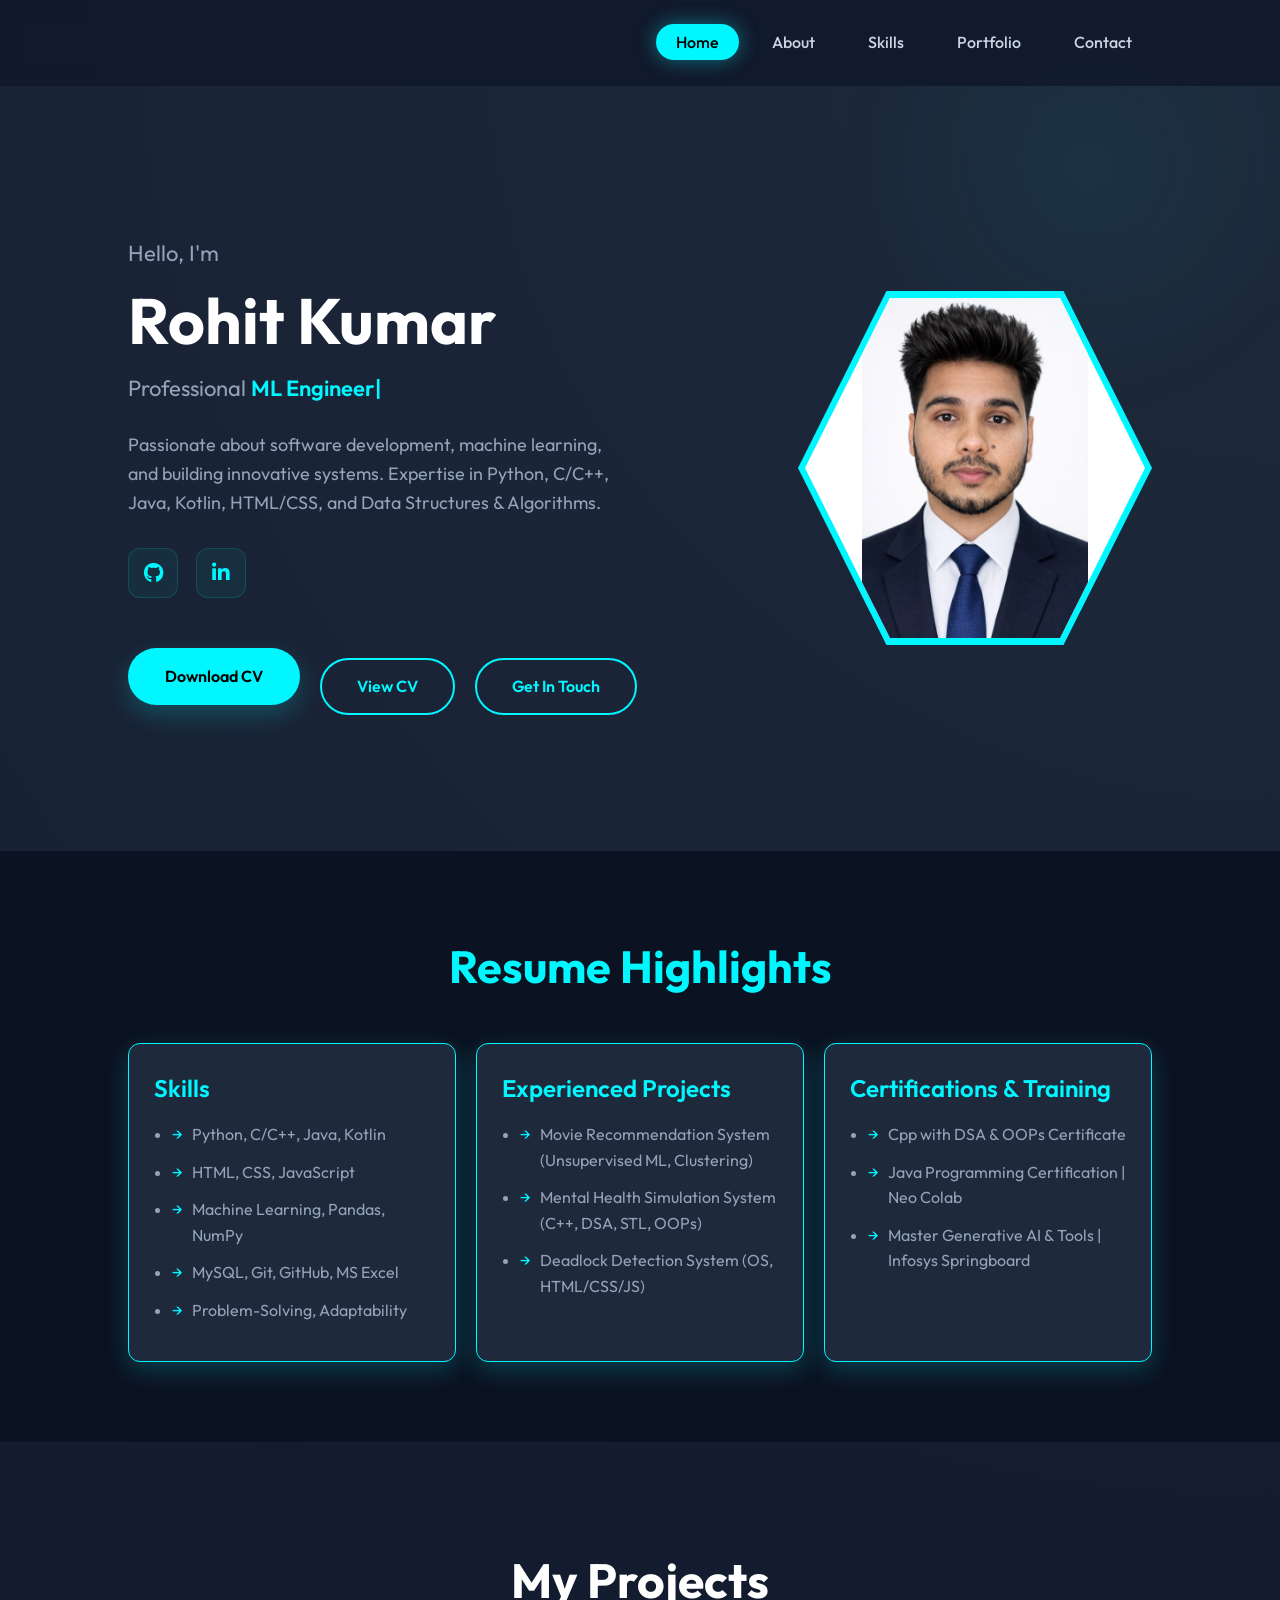
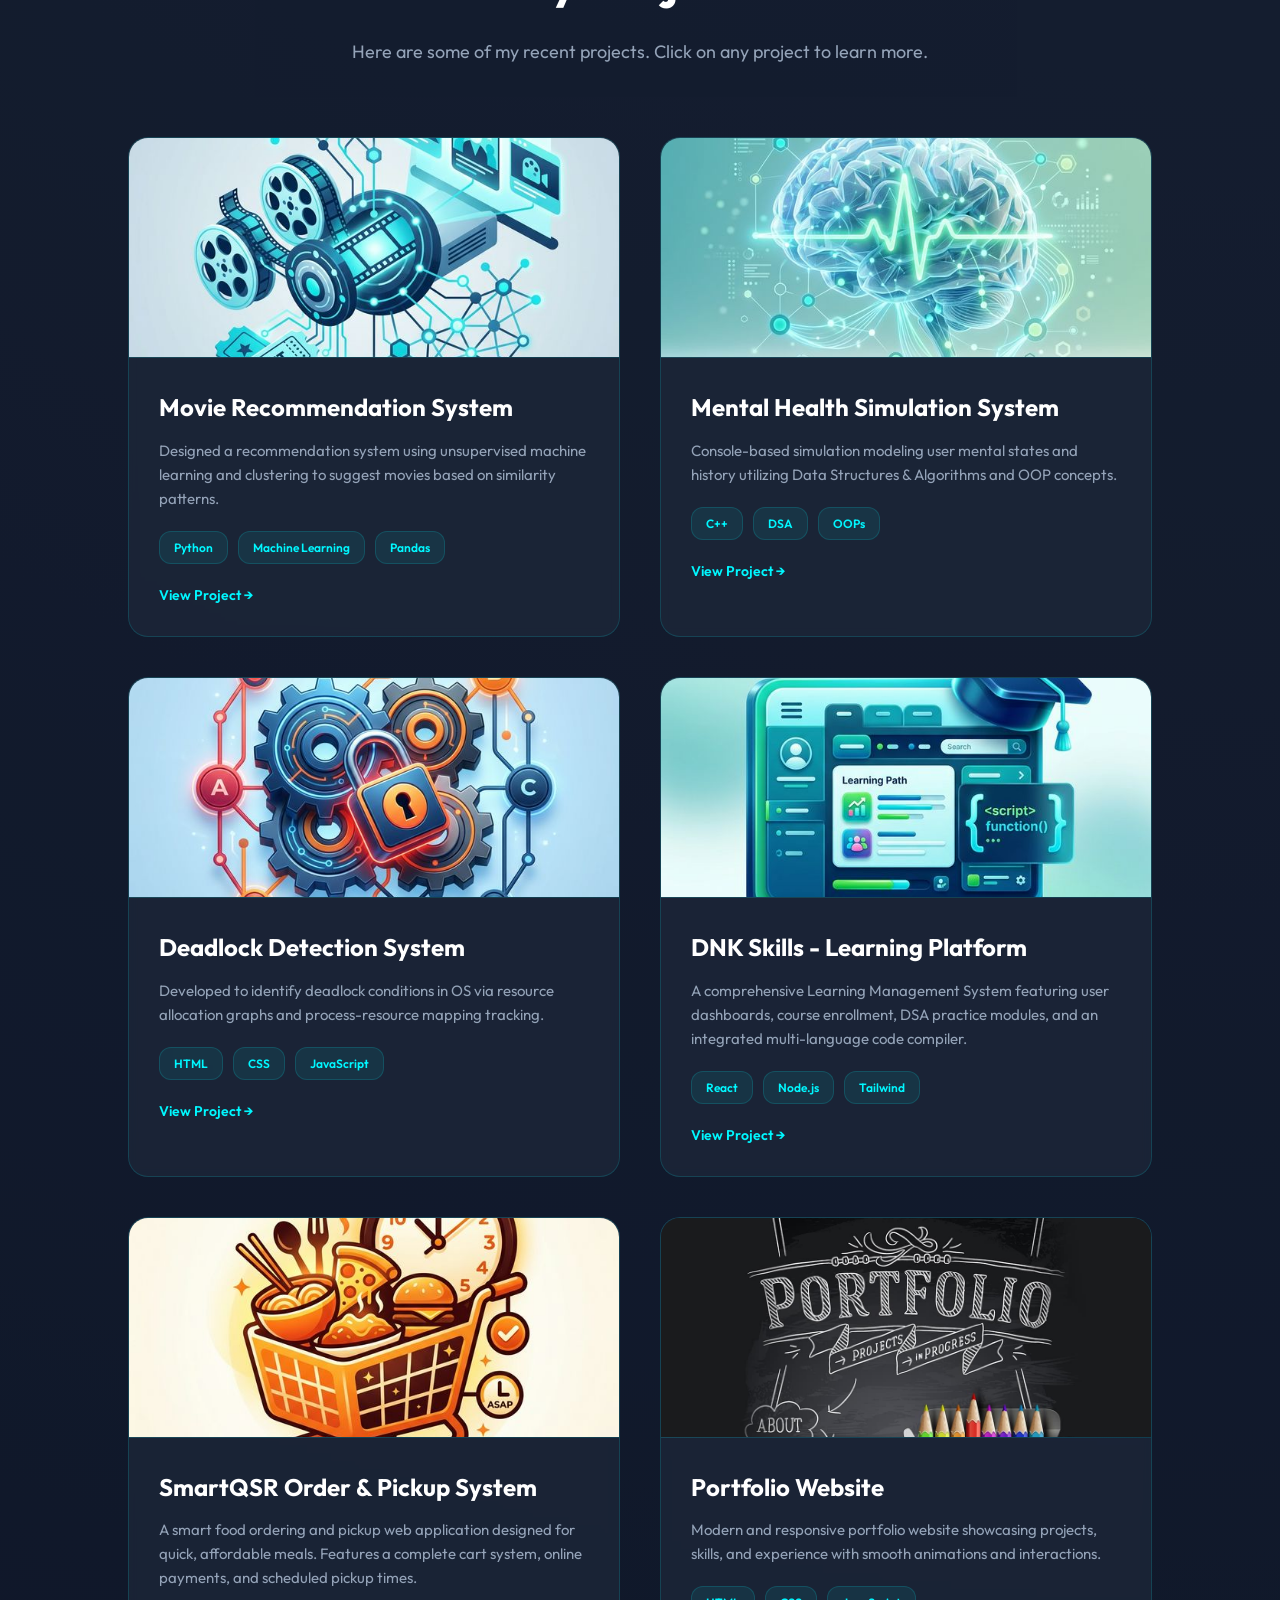
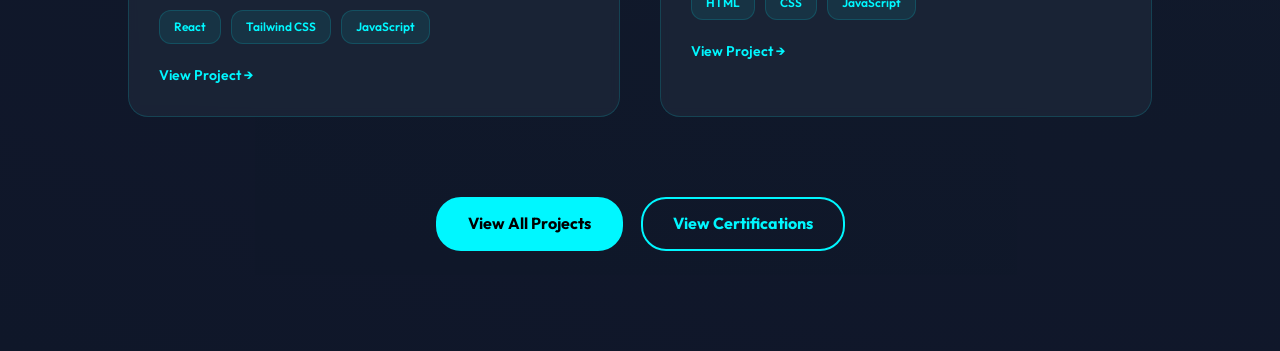
==== index.html @ 7a724675 "fixed folder structure" ====
<!DOCTYPE html>
<html lang="en">

<head>
    <meta charset="UTF-8">
    <meta name="viewport" content="width=device-width, initial-scale=1.0">
    <title>Portfolio</title>
    <link rel="stylesheet" href="https://cdnjs.cloudflare.com/ajax/libs/font-awesome/6.4.0/css/all.min.css">
    <link href="https://unpkg.com/aos@2.3.1/dist/aos.css" rel="stylesheet">
    <link rel="stylesheet" href="style.css">
</head>

<body>

    <!-- Navbar -->
    <header>
        <h2 class="logo"></h2>
        <nav>
            <a href="index.html" class="active">Home</a>
            <a href="about.html">About</a>
            <a href="skills.html">Skills</a>
            <a href="projects.html">Portfolio</a>
            <a href="contact.html">Contact</a>

        </nav>
    </header>

    <!-- Hero Section -->
    <section class="hero" data-aos="fade-up">
        <div class="content">
            <h3 data-aos="fade-right">Hello, I'm</h3>
            <h1 data-aos="fade-right" data-aos-delay="200">Rohit Kumar</h1>
            <h3 data-aos="fade-right" data-aos-delay="400">Professional <span id="typing"
                    style="color: #00f7ff;"></span></h3>
            <p data-aos="fade-right" data-aos-delay="600">Passionate about software development, machine learning, and
                building innovative systems. Expertise in Python, C/C++, Java, Kotlin, HTML/CSS, and Data Structures &
                Algorithms.</p>

            <!-- Social Icons -->
            <div class="social">
                <a href="https://github.com/krohitt45" target="_blank" title="GitHub"><i class="fab fa-github"></i></a>
                <a href="https://www.linkedin.com/in/rohit-kumar" target="_blank" title="LinkedIn"><i
                        class="fab fa-linkedin-in"></i></a>
            </div>

            <div class="cta-btns">
                <a href="cv.pdf" download class="download-button">Download CV</a>
                <a href="#" class="cta-button view-cv-btn"
                    style="background: transparent; border: 2px solid var(--primary); color: var(--primary);">View
                    CV</a>
                <a href="contact.html" class="cta-button"
                    style="background: transparent; border: 2px solid var(--primary); color: var(--primary);">Get In
                    Touch</a>
            </div>
        </div>

        <!-- Image Section -->
        <div class="image">
            <div class="hexagon">
                <div class="hexagon-inner">
                    <img src="profilepic.png" alt="Profile Picture">
                </div>
            </div>
        </div>
    </section>

    <!-- Resume Highlights -->
    <section class="resume-highlights" id="resume" data-aos="fade-up">
        <h2>Resume Highlights</h2>
        <div class="resume-grid">
            <div class="resume-card">
                <h3>Skills</h3>
                <ul>
                    <li>Python, C/C++, Java, Kotlin</li>
                    <li>HTML, CSS, JavaScript</li>
                    <li>Machine Learning, Pandas, NumPy</li>
                    <li>MySQL, Git, GitHub, MS Excel</li>
                    <li>Problem-Solving, Adaptability</li>
                </ul>
            </div>
            <div class="resume-card" data-aos-delay="100">
                <h3>Experienced Projects</h3>
                <ul>
                    <li>Movie Recommendation System (Unsupervised ML, Clustering)</li>
                    <li>Mental Health Simulation System (C++, DSA, STL, OOPs)</li>
                    <li>Deadlock Detection System (OS, HTML/CSS/JS)</li>
                </ul>
            </div>
            <div class="resume-card" data-aos-delay="200">
                <h3>Certifications & Training</h3>
                <ul>
                    <li>Cpp with DSA & OOPs Certificate</li>
                    <li>Java Programming Certification | Neo Colab</li>
                    <li>Master Generative AI & Tools | Infosys Springboard</li>
                </ul>
            </div>
        </div>
    </section>

    <!-- Projects Section -->
    <section class="projects" data-aos="fade-up">
        <h2>My Projects</h2>
        <p class="projects-intro">Here are some of my recent projects. Click on any project to learn more.</p>

        <div class="projects-grid">
            <div class="project-card" data-aos="zoom-in">
                <div class="project-image"><img src="movie_recommender.png" alt="Movie Recommendation System"></div>
                <div class="project-content">
                    <h3>Movie Recommendation System</h3>
                    <p>Designed a recommendation system using unsupervised machine learning and clustering to suggest
                        movies based on similarity patterns.</p>
                    <div class="project-tech">
                        <span>Python</span>
                        <span>Machine Learning</span>
                        <span>Pandas</span>
                    </div>
                    <a href="projects.html" class="project-link">View Project →</a>
                </div>
            </div>

            <div class="project-card" data-aos="zoom-in" data-aos-delay="100">
                <div class="project-image"><img src="mental_health.png" alt="Mental Health Simulation"></div>
                <div class="project-content">
                    <h3>Mental Health Simulation System</h3>
                    <p>Console-based simulation modeling user mental states and history utilizing Data Structures &
                        Algorithms and OOP concepts.</p>
                    <div class="project-tech">
                        <span>C++</span>
                        <span>DSA</span>
                        <span>OOPs</span>
                    </div>
                    <a href="projects.html" class="project-link">View Project →</a>
                </div>
            </div>

            <div class="project-card" data-aos="zoom-in" data-aos-delay="200">
                <div class="project-image"><img src="deadlock_os.png" alt="Deadlock Detection System"></div>
                <div class="project-content">
                    <h3>Deadlock Detection System</h3>
                    <p>Developed to identify deadlock conditions in OS via resource allocation graphs and
                        process-resource mapping tracking.</p>
                    <div class="project-tech">
                        <span>HTML</span>
                        <span>CSS</span>
                        <span>JavaScript</span>
                    </div>
                    <a href="projects.html" class="project-link">View Project →</a>
                </div>
            </div>

            <div class="project-card" data-aos="zoom-in" data-aos-delay="300">
                <div class="project-image"><img src="dnk_skills.png" alt="DNK Skills Learning Platform"></div>
                <div class="project-content">
                    <h3>DNK Skills - Learning Platform</h3>
                    <p>A comprehensive Learning Management System featuring user dashboards, course enrollment, DSA
                        practice modules, and an integrated multi-language code compiler.</p>
                    <div class="project-tech">
                        <span>React</span>
                        <span>Node.js</span>
                        <span>Tailwind</span>
                    </div>
                    <a href="projects.html" class="project-link">View Project →</a>
                </div>
            </div>

            <div class="project-card" data-aos="zoom-in" data-aos-delay="400">
                <div class="project-image"><img src="kachori_kothi.png" alt="SmartQSR Order & Pickup System"></div>
                <div class="project-content">
                    <h3>SmartQSR Order & Pickup System</h3>
                    <p>A smart food ordering and pickup web application designed for quick, affordable meals. Features a
                        complete cart system, online payments, and scheduled pickup times.</p>
                    <div class="project-tech">
                        <span>React</span>
                        <span>Tailwind CSS</span>
                        <span>JavaScript</span>
                    </div>
                    <a href="projects.html" class="project-link">View Project →</a>
                </div>
            </div>

            <div class="project-card" data-aos="zoom-in" data-aos-delay="300">
                <div class="project-image"><img src="portfolio-illustration.jpg" alt="Portfolio Website"></div>
                <div class="project-content">
                    <h3>Portfolio Website</h3>
                    <p>Modern and responsive portfolio website showcasing projects, skills, and experience with smooth
                        animations and interactions.</p>
                    <div class="project-tech">
                        <span>HTML</span>
                        <span>CSS</span>
                        <span>JavaScript</span>
                    </div>
                    <a href="projects.html" class="project-link">View Project →</a>
                </div>
            </div>
        </div>

        <div class="view-all">
            <a href="projects.html" class="cta-button">View All Projects</a>
            <a href="projects.html#certifications" class="cta-button"
                style="background: transparent; border: 2px solid #00f7ff; color: #00f7ff; margin-left: 15px;">View
                Certifications</a>
        </div>
    </section>

    <!-- CV Modal -->
    <div id="cvModal" class="modal">
        <div class="modal-content">
            <span class="close-btn" id="closeCvModal">&times;</span>
            <div class="modal-body resume-highlights" style="padding: 20px 0; background: transparent;">
                <h2 style="margin-top: 0; text-align: center;">Full Resume</h2>

                <div class="resume-card">
                    <h3>Contact</h3>
                    <p>Email: krrohit264@gmail.com</p>
                    <p>Mobile: +91 9508318632</p>
                    <p>LinkedIn: <a href="https://www.linkedin.com/in/rohit-kumar" target="_blank"
                            style="color: #00f7ff;">linkedin.com/in/rohit-kumar</a></p>
                    <p>GitHub: <a href="https://github.com/krohitt45" target="_blank"
                            style="color: #00f7ff;">github.com/krohitt45</a></p>
                </div>

                <div class="resume-card">
                    <h3>Skills</h3>
                    <ul>
                        <li><strong>Languages:</strong> Python, C/C++, Java, Kotlin</li>
                        <li><strong>Frameworks:</strong> HTML and CSS.</li>
                        <li><strong>Tools/Platforms:</strong> Ms Excel, MySQL, Git & GitHub</li>
                        <li><strong>Soft Skills:</strong> Problem - Solving, Adaptability</li>
                    </ul>
                </div>

                <div class="resume-card">
                    <h3>Projects</h3>
                    <ul style="padding-left: 20px;">
                        <li>
                            <strong>Movie Recommendation System | <a href="https://github.com/krohitt45" target="_blank"
                                    style="color: #00f7ff;">GitHub</a></strong> <span style="float:right;">Nov '25 – Dec
                                '25</span>
                            <ul style="margin-top: 10px;">
                                <li>Developed a movie recommendation system using unsupervised machine learning
                                    techniques to suggest Movies based on user preferences and similarity patterns.</li>
                                <li>Implemented clustering and similarity-based algorithms to group movies/users without
                                    labeled data.</li>
                                <li>Used feature extraction (genre, ratings, keywords) to represent movies numerically
                                    for machine learning.</li>
                                <li>Applied cosine similarity / distance metrics to generate personalized
                                    recommendations.</li>
                                <li>Designed the system to provide content-based recommendations efficiently.</li>
                                <li>Improved recommendation accuracy by optimizing similarity calculations and feature
                                    selection.</li>
                                <li><strong>Tech:</strong> Python, Machine Learning, Unsupervised Learning, Pandas ,
                                    NumPy.</li>
                            </ul>
                        </li>
                        <br>
                        <li>
                            <strong>Mental Health Simulation System | <a href="https://github.com/krohitt45"
                                    target="_blank" style="color: #00f7ff;">GitHub</a></strong> <span
                                style="float:right;">Jul '25 – Aug '25</span>
                            <ul style="margin-top: 10px;">
                                <li>Designed and developed a console-based mental health simulation system using C++ to
                                    model user mental states and behavioral responses based on predefined rules and
                                    dynamic user inputs.</li>
                                <li>Implemented Data Structures such as arrays, stacks, queues, linked lists, and maps
                                    to manage user data, mood history, and session tracking with efficient storage,
                                    faster access, and structured data flow mechanisms.</li>
                                <li>Applied DSA concepts like searching, sorting, and recursion for efficient data
                                    retrieval and analysis of mental health patterns to support predictive insights,
                                    trend identification, emotional correlations.</li>
                                <li>Simulated stress, anxiety, and mood level changes based on user inputs and
                                    predefined rules.</li>
                                <li>Developed logic for risk assessment and recommendations using conditional algorithms
                                    and state transitions.</li>
                                <li>Ensured modular and optimized code structure using OOP concepts (classes, objects,
                                    encapsulation).</li>
                                <li>Improved program performance by optimizing time and space complexity of core
                                    operations.</li>
                                <li><strong>Tech:</strong> C++, DSA, STL, OOPs</li>
                            </ul>
                        </li>
                        <br>
                        <li>
                            <strong>Deadlock Detection System | <a href="https://github.com/krohitt45" target="_blank"
                                    style="color: #00f7ff;">GitHub</a></strong> <span style="float:right;">Apr '25 – May
                                '25</span>
                            <ul style="margin-top: 10px;">
                                <li>Developed a Deadlock Detection System to identify deadlock conditions in an
                                    operating system environment .</li>
                                <li>Implemented deadlock detection algorithms using resource allocation graphs and
                                    process-resource mapping for efficient dependency tracking for deadlock
                                    identification and system analysis.</li>
                                <li>Analyzed circular wait conditions to detect deadlocks among multiple processes
                                    execution and synchronization.</li>
                                <li>Tracked resource allocation, requests, and availability using suitable data
                                    structures for optimization.</li>
                                <li>Gained hands-on experience with operating system concepts such as deadlocks,
                                    synchronization, and resource management.</li>
                                <li><strong>Tech:</strong> HTML, CSS, Javascript</li>
                            </ul>
                        </li>
                        <br>
                        <li>
                            <strong>Cpp with DSA & OOPs | Certificate</strong> <span style="float:right;">Jun '25 – Jul
                                '25</span>
                            <ul style="margin-top: 10px;">
                                <li>About: The hands-on training in C++ programming focused on Object-Oriented
                                    Programming (OOPs) and Data Structures & Algorithms.</li>
                                <li>Gained practical experience in classes, objects, inheritance, polymorphism,
                                    abstraction, and encapsulation.</li>
                                <li>Implemented arrays, linked lists, stacks, and queues, along with searching and
                                    sorting algorithms.</li>
                                <li>Enhanced proficiency in C++ syntax, STL , memory management, and clean modular code
                                    design.</li>
                            </ul>
                        </li>
                    </ul>
                </div>

                <div class="resume-card">
                    <h3>Certificates</h3>
                    <ul>
                        <li>Java Programming Certification – Neo Colab <span style="float:right;">May '25</span></li>
                        <li>Master Generative AI & Generative AI Tools | Infosys Springboard</li>
                    </ul>
                </div>

                <div class="resume-card">
                    <h3>Education</h3>
                    <ul>
                        <li>
                            <strong>Lovely Professional University</strong> <span style="float:right;">Punjab,
                                India</span><br>
                            Bachelor of Technology - Computer Science and Engineering; <strong>CGPA: 5.71</strong> <span
                                style="float:right;">Aug 2023 – Present.</span>
                        </li>
                        <br>
                        <li>
                            <strong>Laxmi Narayan Dubey College</strong> <span style="float:right;">Bihar,
                                India</span><br>
                            Intermediate; <strong>Percentage: 75%</strong> <span style="float:right;">Jun 2021 - Mar
                                2021</span>
                        </li>
                        <br>
                        <li>
                            <strong>Noneya High School</strong> <span style="float:right;">Bihar, India</span><br>
                            Matriculation; <strong>Percentage: 82%</strong> <span style="float:right;">Apr 2018 - Apr
                                2019</span>
                        </li>
                    </ul>
                </div>

                <div class="resume-card" style="margin-bottom: 20px;">
                    <h3>Download</h3>
                    <p><a href="rohit.jpg" download class="download-button">Download CV</a></p>
                </div>
            </div>
        </div>
    </div>

    <script src="https://unpkg.com/aos@2.3.1/dist/aos.js"></script>
    <script>
        AOS.init({
            duration: 1000,
            once: true,
            offset: 100
        });
    </script>
    <script src="script.js"></script>
</body>

</html>
---- style.css ----
@import url('https://fonts.googleapis.com/css2?family=Outfit:wght@300;400;600;700&display=swap');

* {
    margin: 0;
    padding: 0;
    box-sizing: border-box;
    font-family: 'Outfit', sans-serif;
}

:root {
    --primary: #00f7ff;
    --bg-dark: #0f172a;
    --bg-card: rgba(30, 41, 59, 0.7);
    --glass-border: rgba(0, 247, 255, 0.15);
}

body {
    background: radial-gradient(circle at top right, #1e293b, #0f172a);
    color: white;
    line-height: 1.6;
    overflow-x: hidden;
}

/* Glassmorphism Background Shapes */
body::before {
    content: '';
    position: fixed;
    top: -10%;
    right: -5%;
    width: 40vw;
    height: 40vw;
    background: radial-gradient(circle, rgba(0, 247, 255, 0.05) 0%, transparent 70%);
    z-index: -1;
}

/* Navbar */
header {
    display: flex;
    justify-content: space-between;
    padding: 30px 10%;
    align-items: center;
    position: sticky;
    top: 0;
    background: rgba(15, 23, 42, 0.8);
    backdrop-filter: blur(10px);
    z-index: 1000;
}

.logo {
    font-size: 28px;
    font-weight: 700;
    letter-spacing: -1px;
    background: linear-gradient(to right, #fff, var(--primary));
    -webkit-background-clip: text;
    background-clip: text;
    -webkit-text-fill-color: transparent;
}

nav a {
    margin-left: 10px;
    text-decoration: none;
    color: #cbd5e1;
    transition: 0.4s cubic-bezier(0.175, 0.885, 0.32, 1.275);
    padding: 8px 20px;
    border-radius: 25px;
    font-weight: 500;
}

nav a:hover,
nav a.active {
    color: black;
    background: var(--primary);
    box-shadow: 0 0 20px rgba(0, 247, 255, 0.4);
}

/* Hero Section */
.hero {
    display: flex;
    justify-content: space-between;
    align-items: center;
    padding: 100px 10%;
    min-height: 85vh;
}

.content h1 {
    font-size: 64px;
    line-height: 1.1;
    margin-bottom: 10px;
    font-weight: 700;
}

.content h3 {
    font-size: 22px;
    font-weight: 400;
    color: #94a3b8;
    margin: 15px 0;
}

.content span {
    color: var(--primary);
    font-weight: 600;
}

.content p {
    margin: 25px 0;
    max-width: 500px;
    color: #94a3b8;
    font-size: 18px;
}

#typing::after {
    content: '|';
    animation: blink 0.7s infinite;
}

@keyframes blink {

    0%,
    100% {
        opacity: 1;
    }

    50% {
        opacity: 0;
    }
}

/* Social */
.social {
    margin-top: 30px;
    margin-bottom: 40px;
}

.cta-btns {
    display: flex;
    gap: 20px;
    align-items: center;
    flex-wrap: wrap;
}

.social a {
    display: inline-flex;
    align-items: center;
    justify-content: center;
    margin-right: 15px;
    border: 1px solid var(--glass-border);
    width: 50px;
    height: 50px;
    border-radius: 12px;
    color: var(--primary);
    background: rgba(0, 247, 255, 0.05);
    transition: all 0.4s ease;
    font-size: 20px;
    text-decoration: none;
}

.social a:hover {
    background: var(--primary);
    color: black;
    transform: translateY(-5px);
    box-shadow: 0 10px 20px rgba(0, 247, 255, 0.3);
}

/* Button Styling Professionalized */
.cta-btns .cta-button,
.cta-btns .download-button {
    display: inline-block;
    padding: 14px 35px;
    border-radius: 50px;
    font-weight: 600;
    text-decoration: none;
    transition: 0.4s;
    border: 2px solid transparent;
}

.download-button {
    background: var(--primary);
    color: black;
    box-shadow: 0 10px 25px rgba(0, 247, 255, 0.2);
}

.cta-button {
    border: 2px solid var(--primary);
    color: var(--primary);
    background: transparent;
}

.download-button:hover,
.cta-button:hover {
    transform: translateY(-5px);
    box-shadow: 0 15px 30px rgba(0, 247, 255, 0.3);
    background: white;
    color: black;
    border-color: white;
}

/* Image Hexagon with Animation */
.image {
    position: relative;
    animation: float 6s ease-in-out infinite;
}

@keyframes float {
    0% {
        transform: translateY(0px);
    }

    50% {
        transform: translateY(-20px);
    }

    100% {
        transform: translateY(0px);
    }
}

.hexagon {
    width: 354px;
    height: 354px;
    background: var(--primary);
    position: relative;
    clip-path: polygon(25% 0%, 75% 0%, 100% 50%, 75% 100%, 25% 100%, 0% 50%);
    display: flex;
    justify-content: center;
    align-items: center;
    box-shadow: 0 0 50px rgba(0, 247, 255, 0.3);
}

.hexagon-inner {
    width: calc(100% - 14px);
    /* slightly thicker cyan border matching mockup */
    height: calc(100% - 14px);
    background: #fff;
    clip-path: inherit;
    display: flex;
    justify-content: center;
    align-items: center;
    overflow: hidden;
}

.hexagon-inner img {
    width: 100%;
    height: 100%;
    object-fit: contain;
    object-position: center;
    transition: 0.5s;
}

.hexagon:hover img {
    transform: scale(1.1);
}

/* Resume Highlights Professional Styling */
.resume-highlights {
    padding: 100px 10%;
    background: radial-gradient(circle at bottom left, rgba(0, 247, 255, 0.05), transparent);
}

.resume-highlights h2 {
    font-size: 48px;
    text-align: center;
    margin-bottom: 70px;
    font-weight: 700;
}

.resume-grid {
    display: grid;
    grid-template-columns: repeat(auto-fit, minmax(300px, 1fr));
    gap: 30px;
}

.resume-card {
    background: var(--bg-card);
    border: 1px solid var(--glass-border);
    backdrop-filter: blur(10px);
    padding: 40px;
    border-radius: 20px;
    transition: 0.4s;
}

.resume-card:hover {
    transform: translateY(-10px);
    border-color: var(--primary);
    box-shadow: 0 15px 35px rgba(0, 0, 0, 0.3);
}

.resume-card h3 {
    font-size: 24px;
    color: var(--primary);
    margin-bottom: 20px;
    font-weight: 600;
}

.resume-card ul {
    list-style: none;
}

.resume-card ul li {
    margin-bottom: 12px;
    color: #94a3b8;
    position: relative;
    padding-left: 20px;
}

.resume-card ul li::before {
    content: '→';
    position: absolute;
    left: 0;
    color: var(--primary);
}

/* Projects Section Professionalized */
.projects {
    padding: 100px 10%;
    background: rgba(15, 23, 42, 0.4);
}

.projects h2 {
    font-size: 48px;
    text-align: center;
    margin-bottom: 20px;
    font-weight: 700;
}

.projects-intro {
    text-align: center;
    margin-bottom: 70px;
    font-size: 18px;
    color: #94a3b8;
    max-width: 650px;
    margin-left: auto;
    margin-right: auto;
}

.projects-grid {
    display: grid;
    grid-template-columns: repeat(auto-fit, minmax(320px, 1fr));
    gap: 40px;
}

.project-card {
    background: var(--bg-card);
    border: 1px solid var(--glass-border);
    backdrop-filter: blur(5px);
    border-radius: 20px;
    overflow: hidden;
    transition: all 0.5s cubic-bezier(0.4, 0, 0.2, 1);
    display: flex;
    flex-direction: column;
}

.project-card:hover {
    transform: translateY(-12px);
    box-shadow: 0 20px 40px rgba(0, 0, 0, 0.4), 0 0 15px rgba(0, 247, 255, 0.2);
    border-color: var(--primary);
}

.project-image {
    width: 100%;
    height: 220px;
    background: linear-gradient(135deg, #1e293b, #0f172a);
    overflow: hidden;
    border-bottom: 1px solid var(--glass-border);
}

.project-image img {
    width: 100%;
    height: 100%;
    object-fit: cover;
    transition: 0.8s;
}

.project-card:hover .project-image img {
    transform: scale(1.1) rotate(2deg);
}

.project-content {
    padding: 30px;
    flex: 1;
}

.project-content h3 {
    font-size: 24px;
    margin-bottom: 12px;
    color: white;
}

.project-content p {
    font-size: 15px;
    color: #94a3b8;
    margin-bottom: 20px;
    line-height: 1.6;
}

.project-tech {
    display: flex;
    flex-wrap: wrap;
    gap: 10px;
    margin-bottom: 20px;
}

.project-tech span {
    background: rgba(0, 247, 255, 0.08);
    border: 1px solid var(--glass-border);
    color: var(--primary);
    padding: 6px 14px;
    border-radius: 12px;
    font-size: 12px;
    font-weight: 600;
}

.project-link {
    color: var(--primary);
    text-decoration: none;
    font-weight: 600;
    font-size: 14px;
    display: flex;
    align-items: center;
    gap: 5px;
    transition: 0.3s;
}

.project-link:hover {
    color: white;
    transform: translateX(5px);
}

.view-all {
    text-align: center;
    margin-top: 60px;
}

/* Projects Page */
.projects-page {
    padding: 80px 10%;
}

.projects-page h1 {
    font-size: 45px;
    text-align: center;
    margin-bottom: 20px;
    color: #00f7ff;
}

.projects-page .projects-intro {
    margin-bottom: 60px;
}

.projects-page .projects-grid {
    display: grid;
    grid-template-columns: repeat(auto-fit, minmax(320px, 1fr));
    gap: 35px;
    margin-bottom: 50px;
}

.project-actions {
    display: flex;
    gap: 15px;
}

.project-actions .project-link {
    flex: 1;
    text-align: center;
    padding: 10px;
    border: 1px solid #00f7ff;
    border-radius: 5px;
    transition: all 0.3s ease;
}

.project-actions .project-link:hover {
    background: rgba(0, 247, 255, 0.1);
    transform: scale(1.05);
}

/* About Section */
.about {
    display: flex;
    justify-content: space-between;
    align-items: center;
    padding: 80px 10%;
    gap: 40px;
}

.about-content {
    flex: 1;
    max-width: 600px;
}

.about-content h1 {
    font-size: 45px;
    margin-bottom: 20px;
    color: #00f7ff;
}

.about-content h3 {
    font-size: 20px;
    margin-top: 20px;
    margin-bottom: 10px;
    color: #00f7ff;
}

.about-content p {
    margin-bottom: 15px;
    line-height: 1.6;
}

.about-image {
    flex: 1;
}

.hexagon-about {
    width: 350px;
    height: 350px;
    background: #00f7ff;
    clip-path: polygon(25% 5%, 75% 5%,
            100% 50%,
            75% 95%, 25% 95%,
            0% 50%);
    display: flex;
    justify-content: center;
    align-items: center;
    box-shadow: 0 0 30px #00f7ff;
}

.hexagon-about img {
    width: 90%;
    border-radius: 10px;
}

.cta-button {
    display: inline-block;
    margin-top: 20px;
    padding: 12px 30px;
    background: #00f7ff;
    color: black;
    text-decoration: none;
    border-radius: 25px;
    transition: 0.3s;
    font-weight: bold;
}

.cta-button:hover {
    background: white;
    transform: scale(1.05);
}

/* Skills Section */
.skills {
    padding: 80px 10%;
}

.skills h1 {
    font-size: 45px;
    text-align: center;
    margin-bottom: 80px;
    color: #00f7ff;
}

.skill-category {
    margin-bottom: 60px;
}

.skill-category h2 {
    font-size: 28px;
    color: #00f7ff;
    text-align: center;
    margin-bottom: 40px;
    font-weight: 600;
    position: relative;
}

.skill-category h2::after {
    content: '';
    position: absolute;
    bottom: -10px;
    left: 50%;
    transform: translateX(-50%);
    width: 60px;
    height: 3px;
    background: linear-gradient(to right, #00f7ff, #00d4ff);
    border-radius: 2px;
}

.skills-intro {
    font-size: 24px;
    text-align: center;
    margin: 50px 10%;
    color: #94a3b8;
    line-height: 1.6;
    max-width: 800px;
    margin-left: auto;
    margin-right: auto;
}

.skill-card-container {
    display: grid;
    grid-template-columns: repeat(auto-fit, minmax(220px, 1fr));
    gap: 30px;
    justify-items: center;
}

.skill-card {
    background: #1e293b;
    border: 1px solid rgba(0, 247, 255, 0.3);
    border-radius: 15px;
    padding: 25px;
    width: 100%;
    max-width: 300px;
    text-align: center;
    box-shadow: 0 15px 30px rgba(0, 0, 0, 0.35);
    transition: transform 0.3s ease, border-color 0.3s ease;
}

.skill-card:hover {
    transform: translateY(-8px);
    border-color: #00f7ff;
}

.skill-circle {
    width: 130px;
    height: 130px;
    border-radius: 50%;
    background: conic-gradient(#00f7ff var(--angle, 0deg), rgba(255, 255, 255, 0.15) var(--angle, 0deg));
    display: flex;
    align-items: center;
    justify-content: center;
    box-shadow: 0 0 20px rgba(0, 247, 255, 0.2);
    margin: 0 auto 18px;
    position: relative;
}

.skill-circle::after {
    content: '';
    width: 90px;
    height: 90px;
    border-radius: 50%;
    background: #0f172a;
    position: absolute;
}

.skill-number {
    position: relative;
    font-size: 22px;
    font-weight: 700;
    color: #00f7ff;
}

.skill-card h3 {
    margin-top: 10px;
    color: #00f7ff;
    font-size: 22px;
}

.skill-card p {
    color: #ccd6e0;
    margin-top: 10px;
    font-size: 14px;
    line-height: 1.6;
}

.progress-bar {
    width: 100%;
    height: 8px;
    background: rgba(255, 255, 255, 0.1);
    border-radius: 4px;
    margin-top: 15px;
    overflow: hidden;
}

.progress-fill {
    height: 100%;
    background: linear-gradient(to right, #00f7ff, #00d4ff);
    border-radius: 4px;
    width: 0%;
    transition: width 0.3s ease;
}

.skill-section {
    margin-bottom: 120px;
}

.skill-section h2 {
    font-size: 32px;
    text-align: center;
    margin-bottom: 50px;
    color: #00f7ff;
}

/* Circular Skills Layout */
.skills-container {
    display: flex;
    justify-content: center;
    align-items: center;
    position: relative;
    height: 500px;
    margin-bottom: 30px;
}

.central-text {
    position: absolute;
    top: 50%;
    left: 50%;
    transform: translate(-50%, -50%);
    text-align: center;
    z-index: 10;
    white-space: nowrap;
    width: 160px;
    height: 160px;
    background: #1e293b;
    border: 3px solid #00f7ff;
    border-radius: 50%;
    display: flex;
    justify-content: center;
    align-items: center;
    box-shadow: 0 0 20px rgba(0, 247, 255, 0.3);
}

.central-text p {
    font-size: 32px;
    font-weight: bold;
    color: #00f7ff;
    margin: 0;
    padding: 0;
    text-transform: uppercase;
    letter-spacing: 1px;
}

.skills-circle {
    position: relative;
    width: 400px;
    height: 400px;
}

.skill-badge {
    position: absolute;
    width: 90px;
    height: 90px;
    border-radius: 50%;
    display: flex;
    flex-direction: column;
    align-items: center;
    justify-content: center;
    gap: 5px;
    background: var(--color);
    color: black;
    cursor: pointer;
    transition: all 0.3s ease;
    box-shadow: 0 5px 20px rgba(0, 0, 0, 0.3);
    top: 50%;
    left: 50%;
    transform-origin: center;
    --radius: 150px;
    transform: translate(-50%, -50%) translate(calc(var(--radius) * cos(var(--angle))), calc(var(--radius) * sin(var(--angle))));
}

/* Using transform to position badges in circle */
.skill-badge[style*="--angle: 0deg"] {
    transform: translate(-50%, -50%) translate(150px, 0px);
}

.skill-badge[style*="--angle: 60deg"] {
    transform: translate(-50%, -50%) translate(75px, 130px);
}

.skill-badge[style*="--angle: 120deg"] {
    transform: translate(-50%, -50%) translate(-75px, 130px);
}

.skill-badge[style*="--angle: 180deg"] {
    transform: translate(-50%, -50%) translate(-150px, 0px);
}

.skill-badge[style*="--angle: 240deg"] {
    transform: translate(-50%, -50%) translate(-75px, -130px);
}

.skill-badge[style*="--angle: 300deg"] {
    transform: translate(-50%, -50%) translate(75px, -130px);
}

.skill-icon {
    display: none;
}

.skill-label {
    font-size: 14px;
    font-weight: bold;
    text-align: center;
    line-height: 1.2;
    padding: 0 5px;
}

.skill-badge:hover {
    transform: translate(-50%, -50%) translate(calc(var(--radius, 150px) * cos(var(--angle, 0deg))), calc(var(--radius, 150px) * sin(var(--angle, 0deg)))) scale(1.15);
    box-shadow: 0 10px 30px rgba(0, 0, 0, 0.5);
}

/* CV Modal Styles */
.modal {
    display: none;
    position: fixed;
    z-index: 2000;
    left: 0;
    top: 0;
    width: 100%;
    height: 100%;
    overflow: auto;
    background-color: rgba(15, 23, 42, 0.9);
    backdrop-filter: blur(5px);
}

.modal-content {
    background: var(--bg-card);
    border: 1px solid var(--primary);
    border-radius: 15px;
    margin: 5% auto;
    width: 80%;
    max-width: 900px;
    box-shadow: 0 0 30px rgba(0, 247, 255, 0.3);
    position: relative;
    animation: modalFadeIn 0.4s ease-out;
}

@keyframes modalFadeIn {
    from {
        opacity: 0;
        transform: translateY(-30px);
    }

    to {
        opacity: 1;
        transform: translateY(0);
    }
}

.close-btn {
    color: #fff;
    position: absolute;
    top: 15px;
    right: 25px;
    font-size: 35px;
    font-weight: bold;
    cursor: pointer;
    transition: 0.3s;
    z-index: 2001;
}

.close-btn:hover,
.close-btn:focus {
    color: var(--primary);
    text-decoration: none;
}

.modal-body {
    max-height: 80vh;
    overflow-y: auto;
    padding: 20px 40px !important;
}

.modal-body::-webkit-scrollbar {
    width: 8px;
}

.modal-body::-webkit-scrollbar-track {
    background: rgba(255, 255, 255, 0.05);
}

.modal-body::-webkit-scrollbar-thumb {
    background: var(--primary);
    border-radius: 10px;
}

.skill-badge[style*="--angle: 0deg"]:hover {
    transform: translate(-50%, -50%) translate(172px, 0px) scale(1.15);
}

.skill-badge[style*="--angle: 60deg"]:hover {
    transform: translate(-50%, -50%) translate(86px, 150px) scale(1.15);
}

.skill-badge[style*="--angle: 120deg"]:hover {
    transform: translate(-50%, -50%) translate(-86px, 150px) scale(1.15);
}

.skill-badge[style*="--angle: 180deg"]:hover {
    transform: translate(-50%, -50%) translate(-172px, 0px) scale(1.15);
}

.skill-badge[style*="--angle: 240deg"]:hover {
    transform: translate(-50%, -50%) translate(-86px, -150px) scale(1.15);
}

.skill-badge[style*="--angle: 300deg"]:hover {
    transform: translate(-50%, -50%) translate(86px, -150px) scale(1.15);
}

.skill-note {
    text-align: center;
    color: #00f7ff;
    font-size: 14px;
    margin-top: 20px;
}

/* Contact Section */
.contact {
    padding: 80px 10%;
}

.contact h1 {
    font-size: 45px;
    text-align: center;
    margin-bottom: 10px;
    color: #00f7ff;
}

.contact-intro {
    text-align: center;
    margin-bottom: 50px;
    font-size: 16px;
    max-width: 600px;
    margin-left: auto;
    margin-right: auto;
}

.contact-container {
    display: grid;
    grid-template-columns: 2fr 1fr;
    gap: 50px;
    max-width: 1000px;
    margin: 0 auto;
}

.contact-form {
    display: flex;
    flex-direction: column;
    gap: 20px;
}

.form-group {
    display: flex;
    flex-direction: column;
}

.form-group label {
    margin-bottom: 8px;
    color: #00f7ff;
    font-weight: 500;
}

.form-group input,
.form-group textarea {
    padding: 12px;
    background: #1e293b;
    border: 1px solid #00f7ff;
    color: white;
    border-radius: 5px;
    font-family: Arial, sans-serif;
    transition: 0.3s;
}

.form-group input:focus,
.form-group textarea:focus {
    outline: none;
    background: #0f172a;
    box-shadow: 0 0 15px #00f7ff;
}

.submit-btn {
    margin-top: 10px;
    padding: 12px 25px;
    border: none;
    background: #00f7ff;
    color: black;
    border-radius: 25px;
    cursor: pointer;
    font-weight: bold;
    transition: 0.3s;
}

.submit-btn:hover {
    background: white;
    transform: scale(1.05);
}

.contact-info {
    background: #1e293b;
    padding: 30px;
    border-radius: 10px;
    border: 1px solid #00f7ff;
}

.contact-info h3 {
    color: #00f7ff;
    margin-bottom: 30px;
    font-size: 22px;
}

.info-item {
    margin-bottom: 25px;
}

.info-item h4 {
    color: #00f7ff;
    margin-bottom: 8px;
    font-size: 16px;
}

.info-item p {
    font-size: 14px;
    line-height: 1.5;
}

.info-item a {
    color: #00f7ff;
    text-decoration: none;
    transition: 0.3s;
}

.info-item a:hover {
    color: white;
}

/* Education Section */
.education-section {
    padding: 100px 10%;
    background: #0f172a;
}

.section-title {
    font-size: 45px;
    text-align: center;
    margin-bottom: 80px;
    color: #00f7ff;
    position: relative;
}

.section-title::after {
    content: '';
    position: absolute;
    bottom: -15px;
    left: 50%;
    transform: translateX(-50%);
    width: 100px;
    height: 4px;
    background: #00f7ff;
    border-radius: 2px;
}

.education-container {
    max-width: 900px;
    margin: 0 auto;
    position: relative;
    padding-left: 50px;
}

.education-container::before {
    content: '';
    position: absolute;
    left: 7px;
    top: 0;
    width: 4px;
    height: 100%;
    background: #1e293b;
    border-radius: 2px;
}

.education-card {
    position: relative;
    margin-bottom: 60px;
    background: #1e293b;
    padding: 35px;
    border-radius: 15px;
    border: 1px solid rgba(0, 247, 255, 0.1);
    transition: all 0.4s cubic-bezier(0.175, 0.885, 0.32, 1.275);
    box-shadow: 0 10px 30px rgba(0, 0, 0, 0.2);
}

.education-card:hover {
    transform: translateX(15px) scale(1.02);
    border-color: #00f7ff;
    box-shadow: 0 15px 40px rgba(0, 247, 255, 0.15);
}

.education-dot {
    position: absolute;
    left: -58px;
    top: 35px;
    width: 20px;
    height: 20px;
    background: #0f172a;
    border: 4px solid #00f7ff;
    border-radius: 50%;
    z-index: 2;
    box-shadow: 0 0 15px #00f7ff;
}

.year {
    display: inline-block;
    padding: 5px 15px;
    background: rgba(0, 247, 255, 0.1);
    color: #00f7ff;
    border-radius: 20px;
    font-weight: bold;
    font-size: 14px;
    margin-bottom: 15px;
}

.education-content h3 {
    font-size: 26px;
    margin-bottom: 8px;
    color: #fff;
}

.institution {
    font-size: 18px;
    color: #00f7ff;
    font-weight: 500;
    margin-bottom: 15px;
}

.education-content p:last-child {
    line-height: 1.7;
    color: #cbd5e1;
}

/* Education Section end */

.social-links {
    display: flex;
    flex-direction: column;
    gap: 8px;
}

.social-links a {
    color: #00f7ff;
    text-decoration: none;
    transition: 0.3s;
    display: flex;
    align-items: center;
    gap: 8px;
}

.social-links a:hover {
    color: white;
    transform: translateX(5px);
}

.social-links i {
    font-size: 16px;
}

/* Resume Highlights */
.resume-highlights {
    padding: 80px 10%;
    background: #0b1221;
}

.resume-highlights h2 {
    font-size: 45px;
    text-align: center;
    margin-bottom: 40px;
    color: #00f7ff;
}

.resume-grid {
    display: grid;
    gap: 20px;
    grid-template-columns: repeat(auto-fit, minmax(240px, 1fr));
}

.resume-card {
    background: #1e293b;
    border: 1px solid #00f7ff;
    border-radius: 12px;
    padding: 25px;
    color: #cbd5e1;
    box-shadow: 0 8px 25px rgba(0, 247, 255, 0.2);
}

.resume-card h3 {
    color: #00f7ff;
    margin-bottom: 15px;
}

.resume-card ul {
    list-style-type: disc;
    margin-left: 18px;
}

.resume-card li {
    margin-bottom: 8px;
}

/* Responsive */
@media (max-width: 768px) {
    .hero {
        flex-direction: column;
        text-align: center;
    }

    .image {
        margin-top: 30px;
    }

    .about {
        flex-direction: column;
        padding: 40px 5%;
    }

    .about-content h1 {
        font-size: 35px;
    }

    .hexagon-about {
        width: 250px;
        height: 250px;
    }

    .skills {
        padding: 40px 5%;
    }

    .skills h1 {
        font-size: 35px;
    }

    .skill-section h2 {
        font-size: 24px;
        margin-bottom: 30px;
    }

    .hexagon-container {
        width: 400px;
        height: 400px;
    }

    .skill-item {
        width: 110px;
        height: 50px;
    }

    .skill-name {
        font-size: 12px;
    }

    .skill-item.top {
        top: 0px;
    }

    .skill-item.bottom {
        bottom: 0px;
    }

    .skill-item.top-right {
        top: 60px;
        right: 20px;
    }

    .skill-item.bottom-right {
        bottom: 60px;
        right: 20px;
    }

    .skill-item.top-left {
        top: 60px;
        left: 20px;
    }

    .skill-item.bottom-left {
        bottom: 60px;
        left: 20px;
    }

    .skill-section {
        margin-bottom: 80px;
    }

    .contact {
        padding: 40px 5%;
    }

    .contact h1 {
        font-size: 35px;
    }

    .contact-container {
        grid-template-columns: 1fr;
    }

    .projects {
        padding: 40px 5%;
    }

    .projects h2 {
        font-size: 35px;
    }

    .projects-grid {
        grid-template-columns: 1fr;
        gap: 20px;
    }

    .project-card {
        margin-bottom: 20px;
    }

    .projects-page {
        padding: 40px 5%;
    }

    .projects-page h1 {
        font-size: 35px;
    }

    .projects-page .projects-grid {
        grid-template-columns: 1fr;
        gap: 20px;
    }

    .project-actions {
        flex-direction: column;
    }

    .project-actions .project-link {
        width: 100%;
    }

    .education-section {
        padding: 60px 5%;
    }

    .section-title {
        font-size: 35px;
        margin-bottom: 50px;
    }

    .education-container {
        padding-left: 30px;
    }

    .education-card {
        padding: 25px;
        margin-bottom: 40px;
    }

    .education-card:hover {
        transform: translateX(5px) scale(1.02);
    }

    .education-dot {
        left: -38px;
        top: 30px;
        width: 16px;
        height: 16px;
    }

    .education-content h3 {
        font-size: 20px;
    }
}

/* Certifications Section */
.certifications-section {
    padding: 100px 10%;
    background: #1e293b;
}

.certifications-grid {
    display: grid;
    grid-template-columns: repeat(auto-fit, minmax(300px, 1fr));
    gap: 30px;
    margin-top: 50px;
}

.cert-card {
    background: #0f172a;
    padding: 30px;
    border-radius: 15px;
    border: 1px solid rgba(0, 247, 255, 0.1);
    display: flex;
    align-items: center;
    gap: 20px;
    transition: all 0.3s ease;
}

.cert-card:hover {
    transform: translateY(-10px);
    border-color: #00f7ff;
    box-shadow: 0 10px 30px rgba(0, 247, 255, 0.2);
}

.cert-icon {
    font-size: 35px;
    color: #00f7ff;
}

.cert-info h3 {
    font-size: 18px;
    margin-bottom: 5px;
    color: #fff;
}

.cert-info p {
    font-size: 14px;
    color: #cbd5e1;
    margin-bottom: 10px;
}

.cert-link {
    font-size: 13px;
    color: #00f7ff;
    text-decoration: none;
    font-weight: bold;
    display: flex;
    align-items: center;
    gap: 5px;
}

.cert-link:hover {
    text-decoration: underline;
}

@media (max-width: 768px) {
    .certifications-section {
        padding: 60px 5%;
    }

    .cert-card {
        padding: 20px;
    }
}
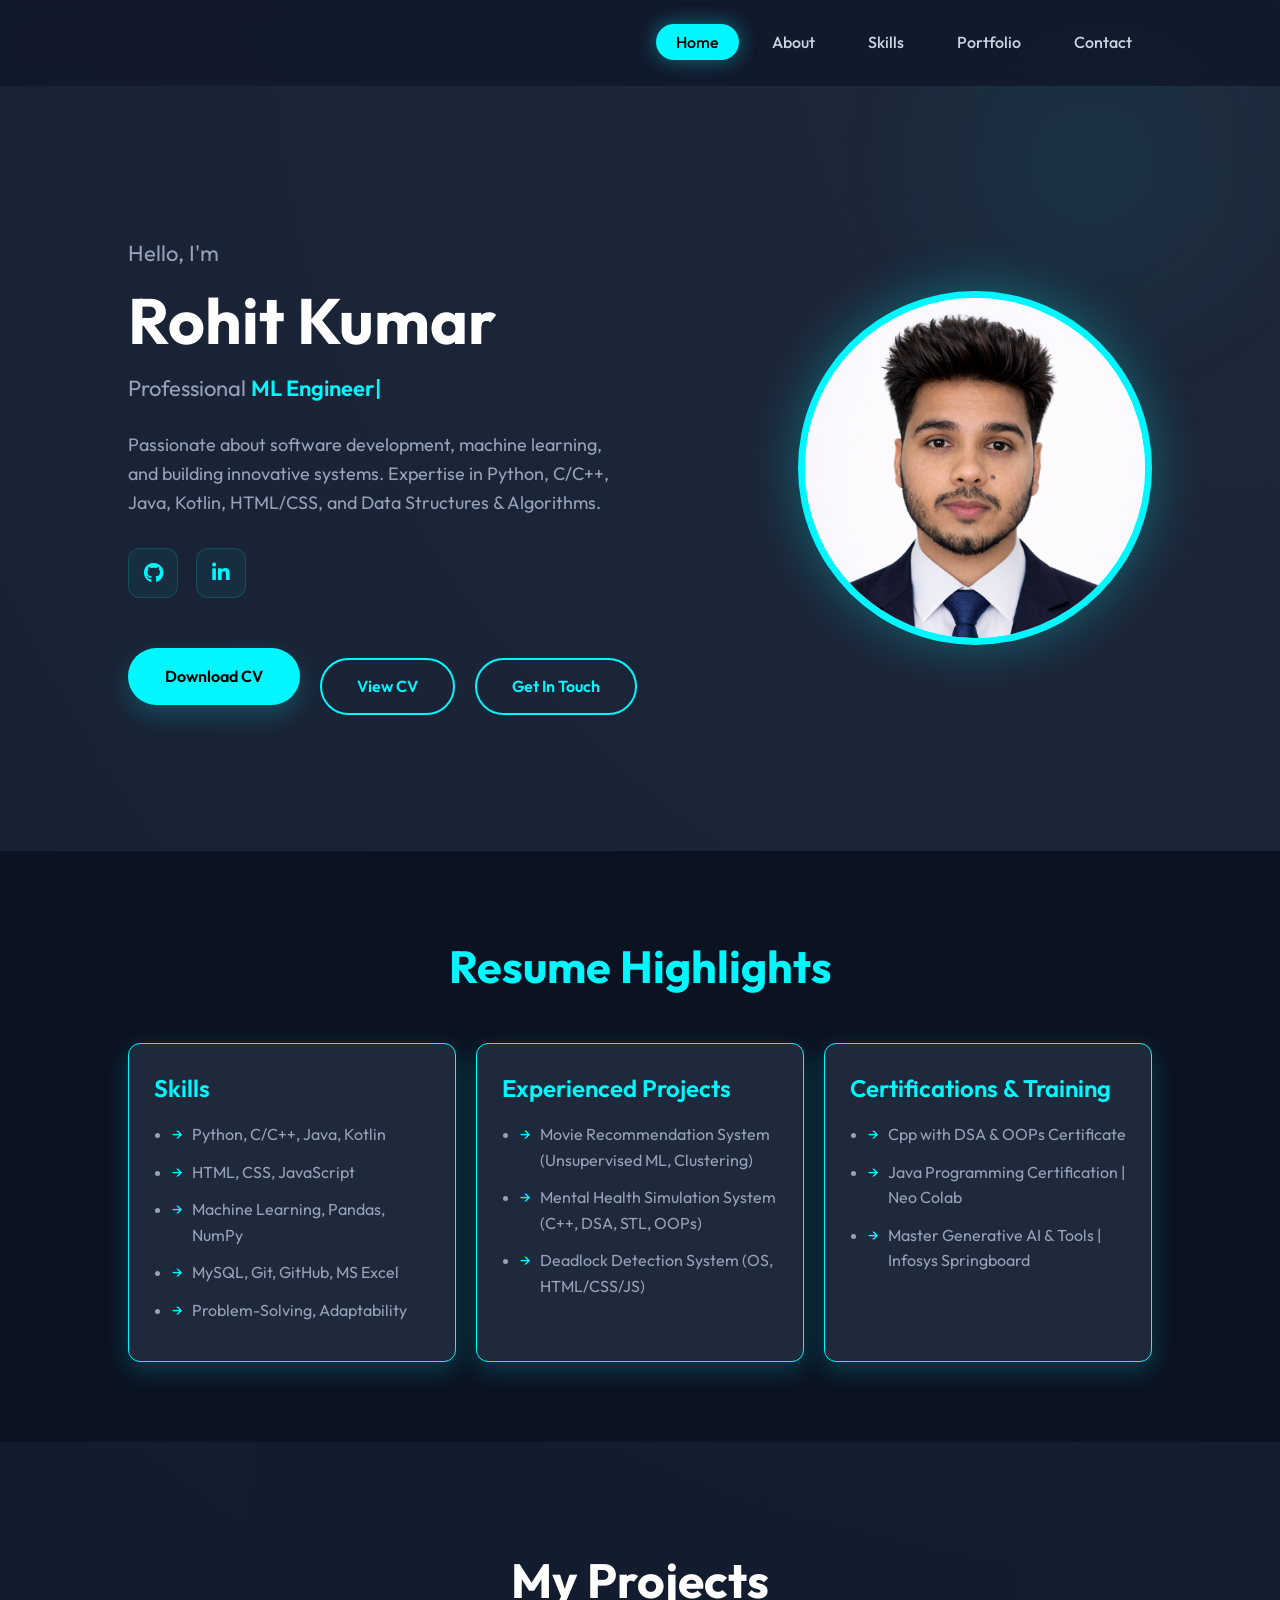
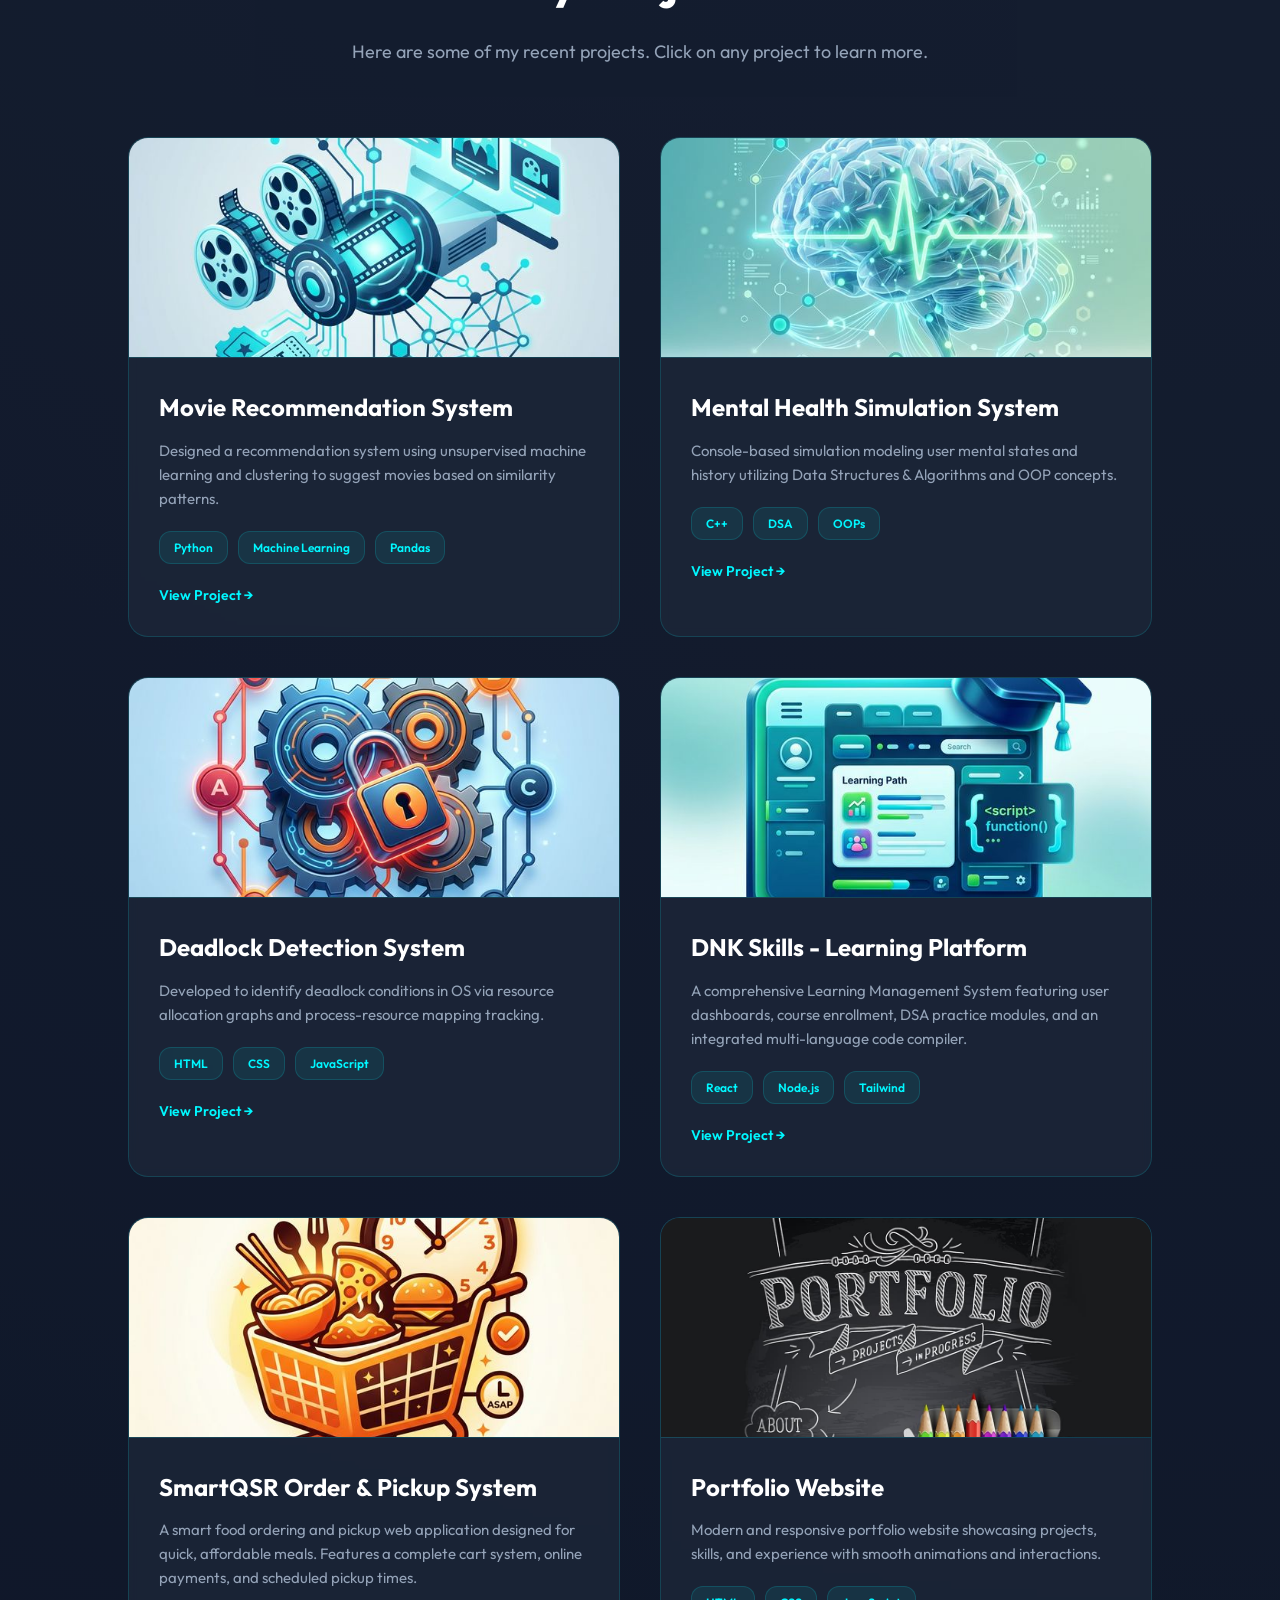
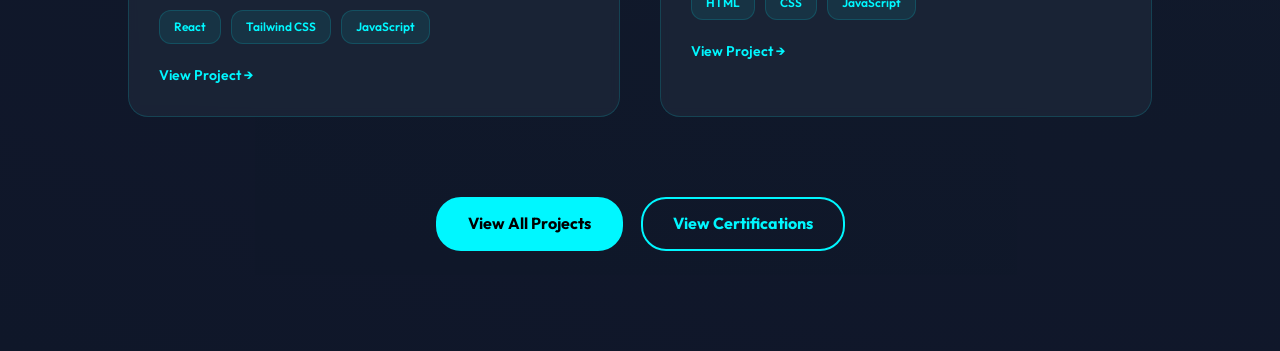
==== commit 91089aff: "updated image name" ====
--- a/index.html
+++ b/index.html
@@ -58,7 +58,7 @@
         <div class="image">
             <div class="hexagon">
                 <div class="hexagon-inner">
-                    <img src="profilepic.png" alt="Profile Picture">
+                    <img src="prifile_new.png" alt="Profile Picture">
                 </div>
             </div>
         </div>
--- a/style.css
+++ b/style.css
@@ -219,7 +219,7 @@
     height: 354px;
     background: var(--primary);
     position: relative;
-    clip-path: polygon(25% 0%, 75% 0%, 100% 50%, 75% 100%, 25% 100%, 0% 50%);
+    border-radius: 50%;
     display: flex;
     justify-content: center;
     align-items: center;
@@ -231,7 +231,7 @@
     /* slightly thicker cyan border matching mockup */
     height: calc(100% - 14px);
     background: #fff;
-    clip-path: inherit;
+    border-radius: 50%;
     display: flex;
     justify-content: center;
     align-items: center;
@@ -241,8 +241,8 @@
 .hexagon-inner img {
     width: 100%;
     height: 100%;
-    object-fit: contain;
-    object-position: center;
+    object-fit: cover;
+    object-position: top;
     transition: 0.5s;
 }
 
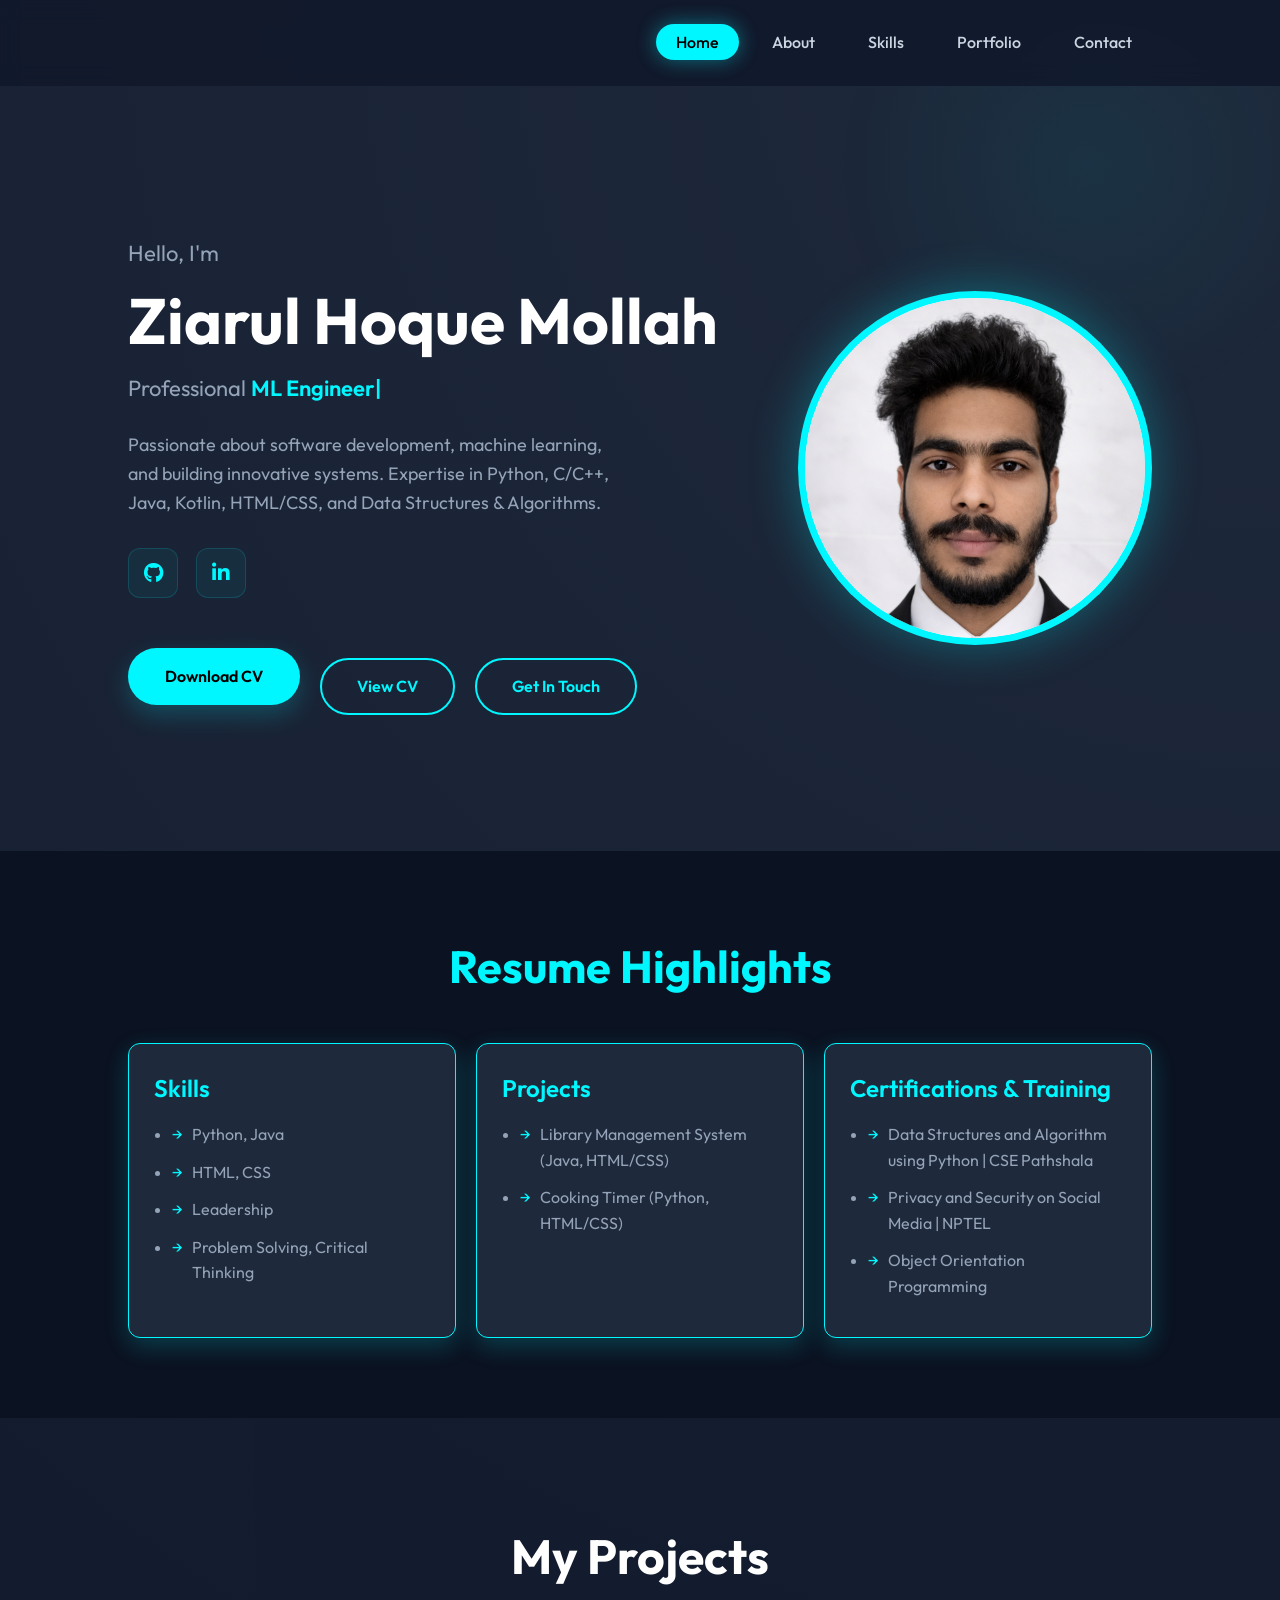
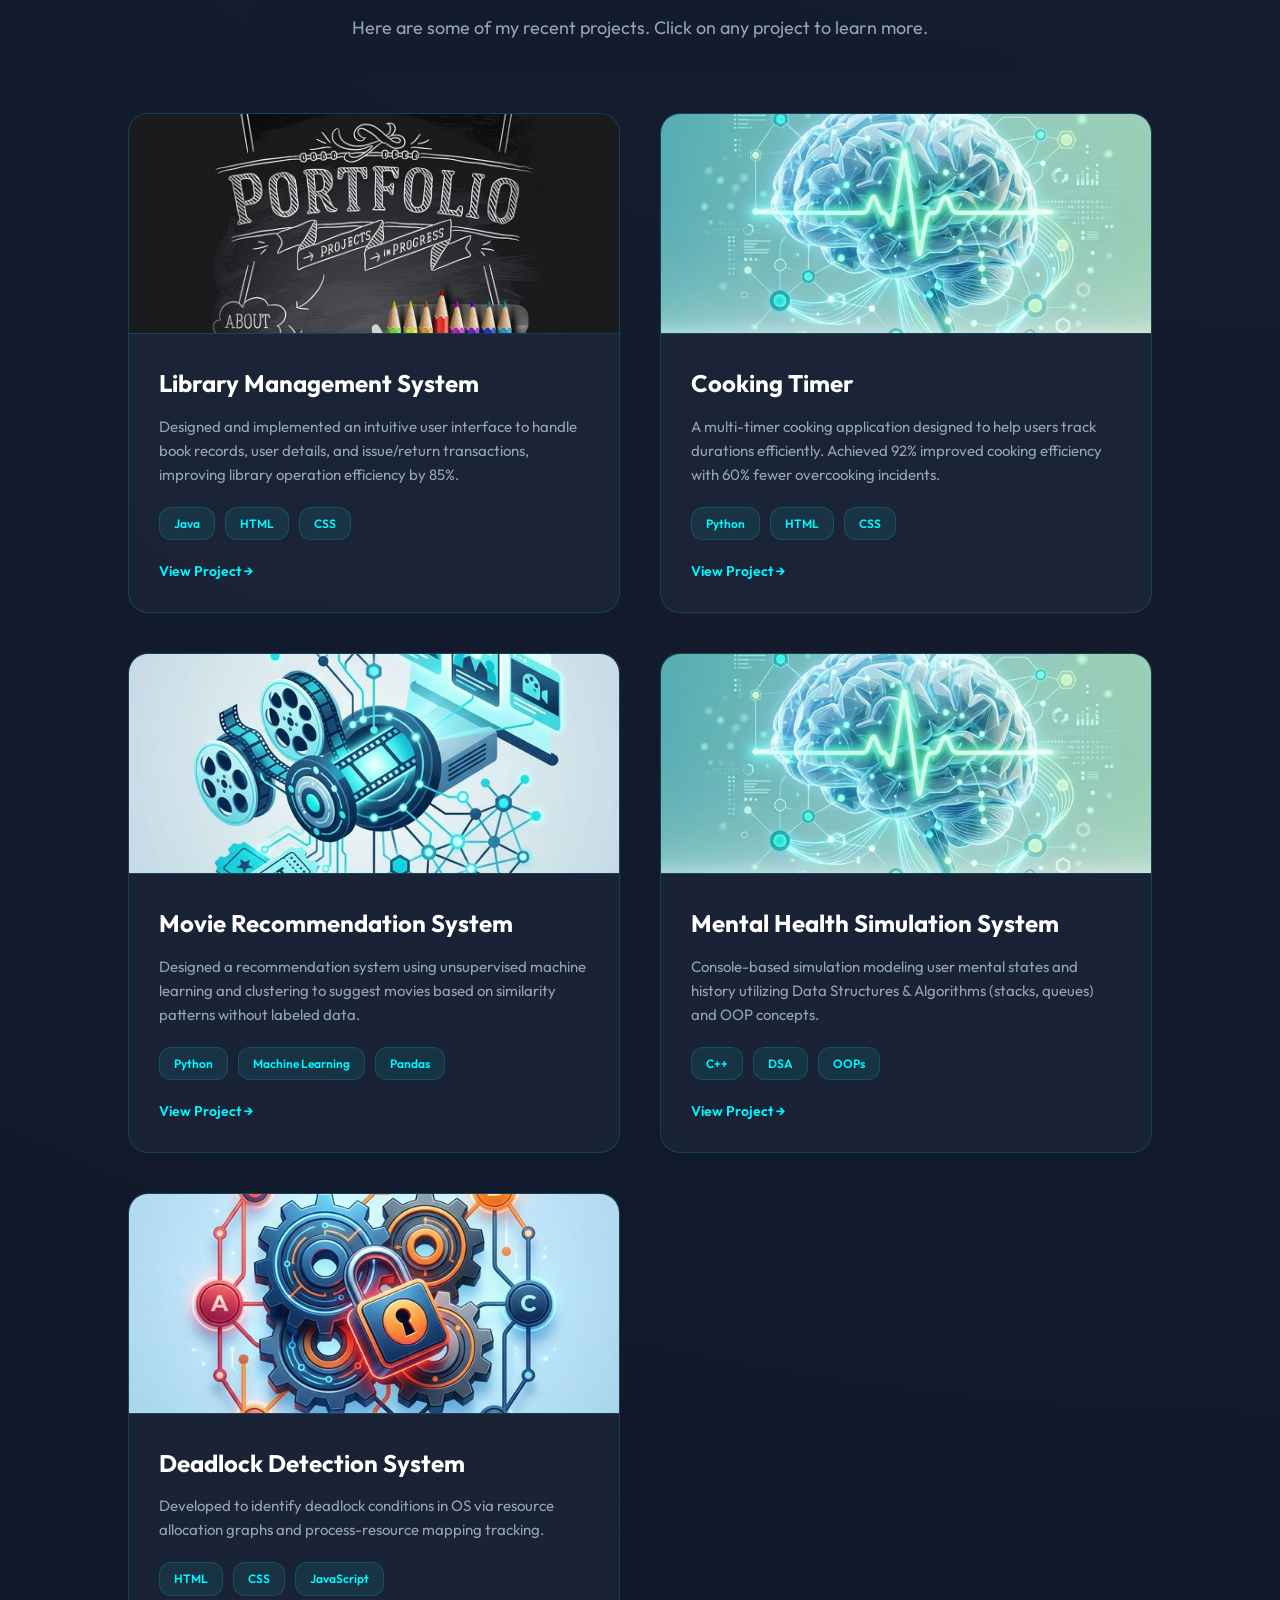
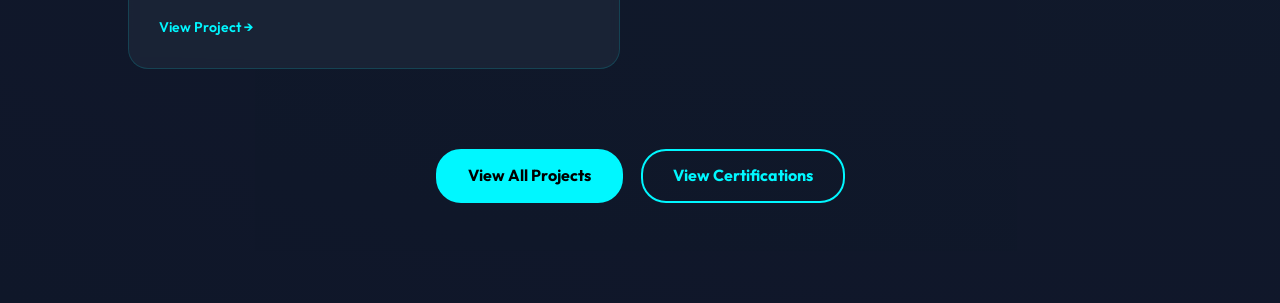
==== commit 7450871f: "first commit" ====
--- a/index.html
+++ b/index.html
@@ -29,7 +29,7 @@
     <section class="hero" data-aos="fade-up">
         <div class="content">
             <h3 data-aos="fade-right">Hello, I'm</h3>
-            <h1 data-aos="fade-right" data-aos-delay="200">Rohit Kumar</h1>
+            <h1 data-aos="fade-right" data-aos-delay="200">Ziarul Hoque Mollah</h1>
             <h3 data-aos="fade-right" data-aos-delay="400">Professional <span id="typing"
                     style="color: #00f7ff;"></span></h3>
             <p data-aos="fade-right" data-aos-delay="600">Passionate about software development, machine learning, and
@@ -38,14 +38,15 @@
 
             <!-- Social Icons -->
             <div class="social">
-                <a href="https://github.com/krohitt45" target="_blank" title="GitHub"><i class="fab fa-github"></i></a>
-                <a href="https://www.linkedin.com/in/rohit-kumar" target="_blank" title="LinkedIn"><i
+                <a href="https://github.com/Ziarulhoquemollah" target="_blank" title="GitHub"><i
+                        class="fab fa-github"></i></a>
+                <a href="https://www.linkedin.com/in/ziarul-hoque-mollah-135290376" target="_blank" title="LinkedIn"><i
                         class="fab fa-linkedin-in"></i></a>
             </div>
 
             <div class="cta-btns">
-                <a href="cv.pdf" download class="download-button">Download CV</a>
-                <a href="#" class="cta-button view-cv-btn"
+                <a href="Ziarul_CV.pdf" download="Ziarul_CV.pdf" class="download-button">Download CV</a>
+                <a href="mulz.jpeg" target="_blank" class="cta-button"
                     style="background: transparent; border: 2px solid var(--primary); color: var(--primary);">View
                     CV</a>
                 <a href="contact.html" class="cta-button"
@@ -58,7 +59,7 @@
         <div class="image">
             <div class="hexagon">
                 <div class="hexagon-inner">
-                    <img src="prifile_new.png" alt="Profile Picture">
+                    <img src="md.png" alt="Profile Picture">
                 </div>
             </div>
         </div>
@@ -71,27 +72,25 @@
             <div class="resume-card">
                 <h3>Skills</h3>
                 <ul>
-                    <li>Python, C/C++, Java, Kotlin</li>
-                    <li>HTML, CSS, JavaScript</li>
-                    <li>Machine Learning, Pandas, NumPy</li>
-                    <li>MySQL, Git, GitHub, MS Excel</li>
-                    <li>Problem-Solving, Adaptability</li>
+                    <li>Python, Java</li>
+                    <li>HTML, CSS</li>
+                    <li>Leadership</li>
+                    <li>Problem Solving, Critical Thinking</li>
                 </ul>
             </div>
             <div class="resume-card" data-aos-delay="100">
-                <h3>Experienced Projects</h3>
+                <h3>Projects</h3>
                 <ul>
-                    <li>Movie Recommendation System (Unsupervised ML, Clustering)</li>
-                    <li>Mental Health Simulation System (C++, DSA, STL, OOPs)</li>
-                    <li>Deadlock Detection System (OS, HTML/CSS/JS)</li>
+                    <li>Library Management System (Java, HTML/CSS)</li>
+                    <li>Cooking Timer (Python, HTML/CSS)</li>
                 </ul>
             </div>
             <div class="resume-card" data-aos-delay="200">
                 <h3>Certifications & Training</h3>
                 <ul>
-                    <li>Cpp with DSA & OOPs Certificate</li>
-                    <li>Java Programming Certification | Neo Colab</li>
-                    <li>Master Generative AI & Tools | Infosys Springboard</li>
+                    <li>Data Structures and Algorithm using Python | CSE Pathshala</li>
+                    <li>Privacy and Security on Social Media | NPTEL</li>
+                    <li>Object Orientation Programming</li>
                 </ul>
             </div>
         </div>
@@ -104,11 +103,41 @@
 
         <div class="projects-grid">
             <div class="project-card" data-aos="zoom-in">
+                <div class="project-image"><img src="portfolio-illustration.jpg" alt="Library Management System"></div>
+                <div class="project-content">
+                    <h3>Library Management System</h3>
+                    <p>Designed and implemented an intuitive user interface to handle book records, user details, and
+                        issue/return transactions, improving library operation efficiency by 85%.</p>
+                    <div class="project-tech">
+                        <span>Java</span>
+                        <span>HTML</span>
+                        <span>CSS</span>
+                    </div>
+                    <a href="projects.html" class="project-link">View Project →</a>
+                </div>
+            </div>
+
+            <div class="project-card" data-aos="zoom-in" data-aos-delay="100">
+                <div class="project-image"><img src="mental_health.png" alt="Cooking Timer"></div>
+                <div class="project-content">
+                    <h3>Cooking Timer</h3>
+                    <p>A multi-timer cooking application designed to help users track durations efficiently. Achieved
+                        92% improved cooking efficiency with 60% fewer overcooking incidents.</p>
+                    <div class="project-tech">
+                        <span>Python</span>
+                        <span>HTML</span>
+                        <span>CSS</span>
+                    </div>
+                    <a href="projects.html" class="project-link">View Project →</a>
+                </div>
+            </div>
+
+            <div class="project-card" data-aos="zoom-in">
                 <div class="project-image"><img src="movie_recommender.png" alt="Movie Recommendation System"></div>
                 <div class="project-content">
                     <h3>Movie Recommendation System</h3>
                     <p>Designed a recommendation system using unsupervised machine learning and clustering to suggest
-                        movies based on similarity patterns.</p>
+                        movies based on similarity patterns without labeled data.</p>
                     <div class="project-tech">
                         <span>Python</span>
                         <span>Machine Learning</span>
@@ -118,12 +147,12 @@
                 </div>
             </div>
 
-            <div class="project-card" data-aos="zoom-in" data-aos-delay="100">
+            <div class="project-card" data-aos="zoom-in">
                 <div class="project-image"><img src="mental_health.png" alt="Mental Health Simulation"></div>
                 <div class="project-content">
                     <h3>Mental Health Simulation System</h3>
                     <p>Console-based simulation modeling user mental states and history utilizing Data Structures &
-                        Algorithms and OOP concepts.</p>
+                        Algorithms (stacks, queues) and OOP concepts.</p>
                     <div class="project-tech">
                         <span>C++</span>
                         <span>DSA</span>
@@ -133,57 +162,12 @@
                 </div>
             </div>
 
-            <div class="project-card" data-aos="zoom-in" data-aos-delay="200">
+            <div class="project-card" data-aos="zoom-in">
                 <div class="project-image"><img src="deadlock_os.png" alt="Deadlock Detection System"></div>
                 <div class="project-content">
                     <h3>Deadlock Detection System</h3>
                     <p>Developed to identify deadlock conditions in OS via resource allocation graphs and
                         process-resource mapping tracking.</p>
-                    <div class="project-tech">
-                        <span>HTML</span>
-                        <span>CSS</span>
-                        <span>JavaScript</span>
-                    </div>
-                    <a href="projects.html" class="project-link">View Project →</a>
-                </div>
-            </div>
-
-            <div class="project-card" data-aos="zoom-in" data-aos-delay="300">
-                <div class="project-image"><img src="dnk_skills.png" alt="DNK Skills Learning Platform"></div>
-                <div class="project-content">
-                    <h3>DNK Skills - Learning Platform</h3>
-                    <p>A comprehensive Learning Management System featuring user dashboards, course enrollment, DSA
-                        practice modules, and an integrated multi-language code compiler.</p>
-                    <div class="project-tech">
-                        <span>React</span>
-                        <span>Node.js</span>
-                        <span>Tailwind</span>
-                    </div>
-                    <a href="projects.html" class="project-link">View Project →</a>
-                </div>
-            </div>
-
-            <div class="project-card" data-aos="zoom-in" data-aos-delay="400">
-                <div class="project-image"><img src="kachori_kothi.png" alt="SmartQSR Order & Pickup System"></div>
-                <div class="project-content">
-                    <h3>SmartQSR Order & Pickup System</h3>
-                    <p>A smart food ordering and pickup web application designed for quick, affordable meals. Features a
-                        complete cart system, online payments, and scheduled pickup times.</p>
-                    <div class="project-tech">
-                        <span>React</span>
-                        <span>Tailwind CSS</span>
-                        <span>JavaScript</span>
-                    </div>
-                    <a href="projects.html" class="project-link">View Project →</a>
-                </div>
-            </div>
-
-            <div class="project-card" data-aos="zoom-in" data-aos-delay="300">
-                <div class="project-image"><img src="portfolio-illustration.jpg" alt="Portfolio Website"></div>
-                <div class="project-content">
-                    <h3>Portfolio Website</h3>
-                    <p>Modern and responsive portfolio website showcasing projects, skills, and experience with smooth
-                        animations and interactions.</p>
                     <div class="project-tech">
                         <span>HTML</span>
                         <span>CSS</span>
@@ -211,12 +195,12 @@
 
                 <div class="resume-card">
                     <h3>Contact</h3>
-                    <p>Email: krrohit264@gmail.com</p>
-                    <p>Mobile: +91 9508318632</p>
-                    <p>LinkedIn: <a href="https://www.linkedin.com/in/rohit-kumar" target="_blank"
-                            style="color: #00f7ff;">linkedin.com/in/rohit-kumar</a></p>
-                    <p>GitHub: <a href="https://github.com/krohitt45" target="_blank"
-                            style="color: #00f7ff;">github.com/krohitt45</a></p>
+                    <p>Email: ziarulhoquemollah905@gmail.com</p>
+                    <p>Mobile: +91-8822157883</p>
+                    <p>LinkedIn: <a href="https://www.linkedin.com/in/ziarul-hoque-mollah-135290376" target="_blank"
+                            style="color: #00f7ff;">linkedin.com/in/ziarul-hoque-mollah-135290376</a></p>
+                    <p>GitHub: <a href="https://github.com/Ziarulhoquemollah" target="_blank"
+                            style="color: #00f7ff;">github.com/Ziarulhoquemollah</a></p>
                 </div>
 
                 <div class="resume-card">
@@ -233,94 +217,83 @@
                     <h3>Projects</h3>
                     <ul style="padding-left: 20px;">
                         <li>
-                            <strong>Movie Recommendation System | <a href="https://github.com/krohitt45" target="_blank"
-                                    style="color: #00f7ff;">GitHub</a></strong> <span style="float:right;">Nov '25 – Dec
-                                '25</span>
+                            <strong>Library Management System | <a href="https://github.com/Ziarulhoquemollah"
+                                    target="_blank" style="color: #00f7ff;">GitHub</a></strong> <span
+                                style="float:right;">August 2025</span>
                             <ul style="margin-top: 10px;">
-                                <li>Developed a movie recommendation system using unsupervised machine learning
-                                    techniques to suggest Movies based on user preferences and similarity patterns.</li>
-                                <li>Implemented clustering and similarity-based algorithms to group movies/users without
-                                    labeled data.</li>
-                                <li>Used feature extraction (genre, ratings, keywords) to represent movies numerically
-                                    for machine learning.</li>
-                                <li>Applied cosine similarity / distance metrics to generate personalized
-                                    recommendations.</li>
-                                <li>Designed the system to provide content-based recommendations efficiently.</li>
-                                <li>Improved recommendation accuracy by optimizing similarity calculations and feature
-                                    selection.</li>
-                                <li><strong>Tech:</strong> Python, Machine Learning, Unsupervised Learning, Pandas ,
-                                    NumPy.</li>
+                                <li>Developed a Library Management System focused on managing books, users, and
+                                    borrowing/return.</li>
+                                <li>Designed and implemented an intuitive user interface (UI) using Java Programming to
+                                    handle book records, user details, and issue/return transactions.</li>
+                                <li>Engaged in the development team to identify and resolve major technical and design
+                                    challenges.</li>
+                                <li>Executed a fully functional UI prototype capable of performing key library tasks.
+                                </li>
+                                <li>Improved library operation efficiency by 85% and reduced manual record-keeping
+                                    errors by 70%.</li>
+                                <li><strong>Tech:</strong> HTML, CSS, Java Programming.</li>
                             </ul>
                         </li>
                         <br>
                         <li>
-                            <strong>Mental Health Simulation System | <a href="https://github.com/krohitt45"
-                                    target="_blank" style="color: #00f7ff;">GitHub</a></strong> <span
-                                style="float:right;">Jul '25 – Aug '25</span>
+                            <strong>Cooking Timer | <a href="https://github.com/Ziarulhoquemollah" target="_blank"
+                                    style="color: #00f7ff;">GitHub</a></strong> <span style="float:right;">April
+                                2025</span>
                             <ul style="margin-top: 10px;">
-                                <li>Designed and developed a console-based mental health simulation system using C++ to
-                                    model user mental states and behavioral responses based on predefined rules and
-                                    dynamic user inputs.</li>
-                                <li>Implemented Data Structures such as arrays, stacks, queues, linked lists, and maps
-                                    to manage user data, mood history, and session tracking with efficient storage,
-                                    faster access, and structured data flow mechanisms.</li>
-                                <li>Applied DSA concepts like searching, sorting, and recursion for efficient data
-                                    retrieval and analysis of mental health patterns to support predictive insights,
-                                    trend identification, emotional correlations.</li>
-                                <li>Simulated stress, anxiety, and mood level changes based on user inputs and
-                                    predefined rules.</li>
-                                <li>Developed logic for risk assessment and recommendations using conditional algorithms
-                                    and state transitions.</li>
-                                <li>Ensured modular and optimized code structure using OOP concepts (classes, objects,
-                                    encapsulation).</li>
-                                <li>Improved program performance by optimizing time and space complexity of core
-                                    operations.</li>
-                                <li><strong>Tech:</strong> C++, DSA, STL, OOPs</li>
+                                <li>Build a Cooking Timer application designed to help users set track and manage
+                                    multiple cooking durations efficiently.</li>
+                                <li>Led the development of the UI and backend timer logic to ensure smooth operation and
+                                    accurate time tracking.</li>
+                                <li>Implemented the system using Python for core functionality and HTML/CSS for a
+                                    user-friendly interface.</li>
+                                <li>Integrated features such as custom timers, alarm notifications, and preset cooking
+                                    duration options.</li>
+                                <li>Delivered a fully functional application that enhances cooking efficiency by 92%.
+                                </li>
+                                <li><strong>Tech:</strong> HTML, CSS, Python Programming.</li>
                             </ul>
                         </li>
-                        <br>
-                        <li>
-                            <strong>Deadlock Detection System | <a href="https://github.com/krohitt45" target="_blank"
-                                    style="color: #00f7ff;">GitHub</a></strong> <span style="float:right;">Apr '25 – May
-                                '25</span>
+                    </ul>
+                </div>
+
+                <div class="resume-card">
+                    <h3>Training</h3>
+                    <ul style="padding-left: 20px;">
+                        <li>
+                            <strong>CSE Pathshala (Edtech Company) | Certificate</strong> <span style="float:right;">Jun
+                                2025 – Jul 2025</span>
+                            <p style="margin: 5px 0;">Data Structures and Algorithm using Python</p>
                             <ul style="margin-top: 10px;">
-                                <li>Developed a Deadlock Detection System to identify deadlock conditions in an
-                                    operating system environment .</li>
-                                <li>Implemented deadlock detection algorithms using resource allocation graphs and
-                                    process-resource mapping for efficient dependency tracking for deadlock
-                                    identification and system analysis.</li>
-                                <li>Analyzed circular wait conditions to detect deadlocks among multiple processes
-                                    execution and synchronization.</li>
-                                <li>Tracked resource allocation, requests, and availability using suitable data
-                                    structures for optimization.</li>
-                                <li>Gained hands-on experience with operating system concepts such as deadlocks,
-                                    synchronization, and resource management.</li>
-                                <li><strong>Tech:</strong> HTML, CSS, Javascript</li>
+                                <li>Implemented and analyzed core data structures including Arrays, Linked Lists,
+                                    Stacks, Queues and Hash Tables.</li>
+                                <li>Developed efficient solutions using searching and sorting algorithms such as Binary
+                                    Search, Merge Sort, Quick Sort.</li>
+                                <li>Applied algorithmic techniques including recursion, divide and conquer, greedy
+                                    methods, and dynamic programming.</li>
+                                <li>Solved multiple real-world and competitive programming problems, improving time and
+                                    space complexity.</li>
                             </ul>
                         </li>
-                        <br>
-                        <li>
-                            <strong>Cpp with DSA & OOPs | Certificate</strong> <span style="float:right;">Jun '25 – Jul
-                                '25</span>
-                            <ul style="margin-top: 10px;">
-                                <li>About: The hands-on training in C++ programming focused on Object-Oriented
-                                    Programming (OOPs) and Data Structures & Algorithms.</li>
-                                <li>Gained practical experience in classes, objects, inheritance, polymorphism,
-                                    abstraction, and encapsulation.</li>
-                                <li>Implemented arrays, linked lists, stacks, and queues, along with searching and
-                                    sorting algorithms.</li>
-                                <li>Enhanced proficiency in C++ syntax, STL , memory management, and clean modular code
-                                    design.</li>
-                            </ul>
-                        </li>
-                    </ul>
-                </div>
-
-                <div class="resume-card">
-                    <h3>Certificates</h3>
+                    </ul>
+                </div>
+
+                <div class="resume-card">
+                    <h3>Certifications</h3>
                     <ul>
-                        <li>Java Programming Certification – Neo Colab <span style="float:right;">May '25</span></li>
-                        <li>Master Generative AI & Generative AI Tools | Infosys Springboard</li>
+                        <li>Privacy and Security on Social Media (NPTEL) | Certificate <span style="float:right;">May
+                                2025</span></li>
+                        <li>Object Orientation Programming | Certificate <span style="float:right;">December 2024</span>
+                        </li>
+                    </ul>
+                </div>
+
+                <div class="resume-card">
+                    <h3>Extracurricular-Cocurricular</h3>
+                    <ul>
+                        <li>Participation in Seminar (Spoken English workshop) <span style="float:right;">April
+                                2024</span></li>
+                        <li>Participation in Hackathon (web-ka-Hackathon) <span style="float:right;">March 2024</span>
+                        </li>
                     </ul>
                 </div>
 
@@ -330,28 +303,29 @@
                         <li>
                             <strong>Lovely Professional University</strong> <span style="float:right;">Punjab,
                                 India</span><br>
-                            Bachelor of Technology - Computer Science and Engineering; <strong>CGPA: 5.71</strong> <span
-                                style="float:right;">Aug 2023 – Present.</span>
+                            Bachelor of Technology - Computer Science and Engineering; <strong>CGPA: 6.3</strong> <span
+                                style="float:right;">Aug 2023 – Present</span>
                         </li>
                         <br>
                         <li>
-                            <strong>Laxmi Narayan Dubey College</strong> <span style="float:right;">Bihar,
-                                India</span><br>
-                            Intermediate; <strong>Percentage: 75%</strong> <span style="float:right;">Jun 2021 - Mar
-                                2021</span>
+                            <strong>Dhubri Gov't Boys School</strong> <span style="float:right;">Dhubri,
+                                Assam</span><br>
+                            Intermediate; <strong>Percentage: 78.6%</strong> <span style="float:right;">Apr 2020 - Mar
+                                2022</span>
                         </li>
                         <br>
                         <li>
-                            <strong>Noneya High School</strong> <span style="float:right;">Bihar, India</span><br>
-                            Matriculation; <strong>Percentage: 82%</strong> <span style="float:right;">Apr 2018 - Apr
-                                2019</span>
+                            <strong>Piazbari Public High School</strong> <span style="float:right;">Dhubri,
+                                Assam</span><br>
+                            Matriculation; <strong>Percentage: 87.1%</strong> <span style="float:right;">Apr 2018 - Mar
+                                2020</span>
                         </li>
                     </ul>
                 </div>
 
                 <div class="resume-card" style="margin-bottom: 20px;">
                     <h3>Download</h3>
-                    <p><a href="rohit.jpg" download class="download-button">Download CV</a></p>
+                    <p><a href="Ziarul_CV.pdf" download="Ziarul_CV.pdf" class="download-button">Download CV</a></p>
                 </div>
             </div>
         </div>
